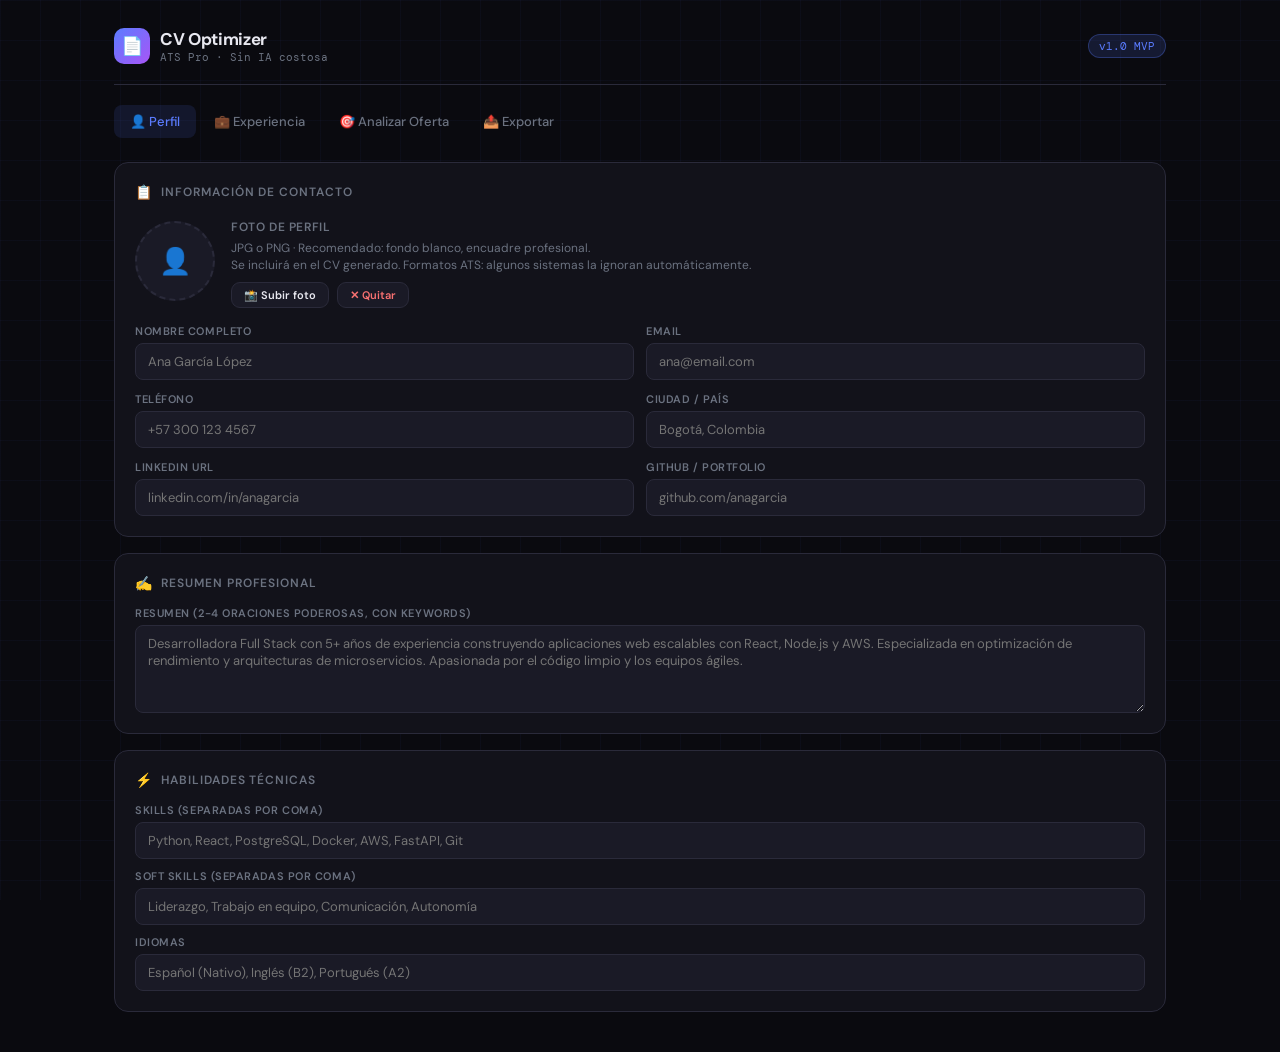
==== web/index.html @ f1345c21 "refactor/ organización de archivos" ====
<!DOCTYPE html>
<html lang="es">
<head>
<meta charset="UTF-8">
<meta name="viewport" content="width=device-width, initial-scale=1.0">
<title>CV Optimizer — ATS Pro</title>
<style>
  @import url('https://fonts.googleapis.com/css2?family=DM+Mono:ital,wght@0,400;0,500;1,400&family=DM+Sans:wght@300;400;500;600;700&display=swap');

  :root {
    --bg: #0a0a0f;
    --surface: #12121a;
    --surface2: #1a1a26;
    --border: #2a2a3a;
    --accent: #5b7cff;
    --accent2: #a855f7;
    --green: #22d3a5;
    --yellow: #fbbf24;
    --red: #f87171;
    --text: #e8e8f0;
    --muted: #6b7280;
    --mono: 'DM Mono', monospace;
    --sans: 'DM Sans', sans-serif;
  }

  * { box-sizing: border-box; margin: 0; padding: 0; }
  body {
    background: var(--bg);
    color: var(--text);
    font-family: var(--sans);
    min-height: 100vh;
    overflow-x: hidden;
  }

  /* ── Grid bg ── */
  body::before {
    content: '';
    position: fixed; inset: 0; z-index: 0;
    background-image:
      linear-gradient(rgba(91,124,255,.04) 1px, transparent 1px),
      linear-gradient(90deg, rgba(91,124,255,.04) 1px, transparent 1px);
    background-size: 40px 40px;
    pointer-events: none;
  }

  /* ── Layout ── */
  .container { max-width: 1100px; margin: 0 auto; padding: 0 24px; position: relative; z-index: 1; }

  /* ── Header ── */
  header {
    padding: 28px 0 20px;
    border-bottom: 1px solid var(--border);
    display: flex; align-items: center; justify-content: space-between;
  }
  .logo { display: flex; align-items: center; gap: 10px; }
  .logo-icon {
    width: 36px; height: 36px; border-radius: 10px;
    background: linear-gradient(135deg, var(--accent), var(--accent2));
    display: flex; align-items: center; justify-content: center; font-size: 18px;
  }
  .logo-text { font-size: 17px; font-weight: 700; letter-spacing: -.02em; }
  .logo-sub { font-size: 11px; color: var(--muted); font-family: var(--mono); }
  .badge {
    background: rgba(91,124,255,.15); border: 1px solid rgba(91,124,255,.3);
    color: var(--accent); font-size: 11px; font-family: var(--mono);
    padding: 4px 10px; border-radius: 20px;
  }

  /* ── Tabs ── */
  .tabs {
    display: flex; gap: 2px; padding: 20px 0 0;
  }
  .tab {
    background: none; border: none; cursor: pointer;
    color: var(--muted); font-family: var(--sans); font-size: 13px; font-weight: 500;
    padding: 8px 16px; border-radius: 8px; transition: all .15s;
  }
  .tab:hover { color: var(--text); background: var(--surface2); }
  .tab.active { color: var(--accent); background: rgba(91,124,255,.12); }

  /* ── Tab content ── */
  .tab-panel { display: none; padding: 24px 0; }
  .tab-panel.active { display: block; }

  /* ── Cards ── */
  .card {
    background: var(--surface); border: 1px solid var(--border);
    border-radius: 14px; padding: 20px; margin-bottom: 16px;
  }
  .card-title {
    font-size: 12px; font-weight: 600; text-transform: uppercase;
    letter-spacing: .08em; color: var(--muted); margin-bottom: 14px;
    display: flex; align-items: center; gap: 8px;
  }
  .card-title span { font-size: 14px; }

  /* ── Forms ── */
  .form-grid { display: grid; grid-template-columns: 1fr 1fr; gap: 12px; }
  .form-grid.col3 { grid-template-columns: 1fr 1fr 1fr; }
  .form-group { display: flex; flex-direction: column; gap: 5px; }
  .form-group.full { grid-column: 1 / -1; }
  label { font-size: 11px; font-weight: 600; color: var(--muted); text-transform: uppercase; letter-spacing: .05em; }
  input, textarea, select {
    background: var(--surface2); border: 1px solid var(--border);
    color: var(--text); font-family: var(--sans); font-size: 13px;
    padding: 9px 12px; border-radius: 8px; outline: none; transition: border .15s;
    width: 100%;
  }
  input:focus, textarea:focus { border-color: var(--accent); }
  textarea { resize: vertical; min-height: 80px; }

  /* ── Buttons ── */
  .btn {
    display: inline-flex; align-items: center; gap: 8px;
    font-family: var(--sans); font-size: 13px; font-weight: 600;
    padding: 10px 20px; border-radius: 9px; border: none; cursor: pointer;
    transition: all .15s;
  }
  .btn-primary {
    background: linear-gradient(135deg, var(--accent), var(--accent2));
    color: #fff;
  }
  .btn-primary:hover { opacity: .88; transform: translateY(-1px); }
  .btn-secondary {
    background: var(--surface2); border: 1px solid var(--border);
    color: var(--text);
  }
  .btn-secondary:hover { border-color: var(--accent); }
  .btn-green { background: rgba(34,211,165,.15); border: 1px solid rgba(34,211,165,.3); color: var(--green); }

  /* ── ATS Score ── */
  .score-ring {
    width: 120px; height: 120px; position: relative; margin: 0 auto 16px;
  }
  .score-ring svg { transform: rotate(-90deg); }
  .score-ring .score-text {
    position: absolute; inset: 0;
    display: flex; flex-direction: column; align-items: center; justify-content: center;
    transform: none;
  }
  .score-num { font-size: 28px; font-weight: 700; font-family: var(--mono); }
  .score-label { font-size: 10px; color: var(--muted); text-transform: uppercase; letter-spacing: .06em; }

  .grade-badge {
    display: inline-block; font-size: 20px; font-weight: 700; font-family: var(--mono);
    width: 44px; height: 44px; border-radius: 10px;
    display: flex; align-items: center; justify-content: center;
    margin: 0 auto 12px;
  }

  /* ── Skills tags ── */
  .tags { display: flex; flex-wrap: wrap; gap: 6px; margin-top: 8px; }
  .tag {
    font-size: 11px; font-family: var(--mono); font-weight: 500;
    padding: 3px 9px; border-radius: 5px;
  }
  .tag-match { background: rgba(34,211,165,.12); color: var(--green); border: 1px solid rgba(34,211,165,.25); }
  .tag-missing { background: rgba(248,113,113,.12); color: var(--red); border: 1px solid rgba(248,113,113,.25); }
  .tag-extra { background: rgba(91,124,255,.12); color: var(--accent); border: 1px solid rgba(91,124,255,.25); }
  .tag-neutral { background: var(--surface2); color: var(--muted); border: 1px solid var(--border); }

  /* ── Recommendations ── */
  .rec-item {
    background: var(--surface2); border-left: 3px solid var(--accent);
    padding: 10px 14px; border-radius: 0 8px 8px 0; margin-bottom: 8px;
    font-size: 13px;
  }

  /* ── Experience entries ── */
  .exp-entry {
    background: var(--surface2); border: 1px solid var(--border);
    border-radius: 10px; padding: 14px; margin-bottom: 10px;
  }
  .exp-header { display: flex; align-items: center; gap: 10px; margin-bottom: 10px; }
  .exp-num {
    width: 24px; height: 24px; border-radius: 6px;
    background: rgba(91,124,255,.2); color: var(--accent);
    font-family: var(--mono); font-size: 12px; font-weight: 600;
    display: flex; align-items: center; justify-content: center;
    flex-shrink: 0;
  }

  /* ── Bullet quality ── */
  .bullet-row { display: flex; align-items: flex-start; gap: 8px; margin-bottom: 6px; }
  .bullet-score {
    width: 36px; height: 20px; border-radius: 4px; font-size: 11px; font-weight: 700;
    font-family: var(--mono); display: flex; align-items: center; justify-content: center;
    flex-shrink: 0;
  }

  /* ── Split layout ── */
  .split { display: grid; grid-template-columns: 1fr 1fr; gap: 16px; }

  /* ── JSON export ── */
  .json-box {
    background: var(--surface2); border: 1px solid var(--border); border-radius: 10px;
    padding: 16px; font-family: var(--mono); font-size: 11px; color: var(--green);
    max-height: 300px; overflow-y: auto; white-space: pre-wrap; word-break: break-all;
  }

  /* ── Photo upload ── */
  .photo-upload-area {
    display: flex; align-items: center; gap: 16px; margin-bottom: 16px;
  }
  .photo-preview {
    width: 80px; height: 80px; border-radius: 50%;
    background: var(--surface2); border: 2px dashed var(--border);
    display: flex; align-items: center; justify-content: center;
    flex-shrink: 0; overflow: hidden; cursor: pointer; transition: border .15s;
    position: relative;
  }
  .photo-preview:hover { border-color: var(--accent); }
  .photo-preview img { width: 100%; height: 100%; object-fit: cover; border-radius: 50%; }
  .photo-preview .photo-icon { font-size: 26px; color: var(--muted); }
  .photo-preview .photo-overlay {
    position: absolute; inset: 0; background: rgba(0,0,0,.5);
    display: flex; align-items: center; justify-content: center;
    opacity: 0; transition: opacity .15s; border-radius: 50%;
    font-size: 18px;
  }
  .photo-preview:hover .photo-overlay { opacity: 1; }
  .photo-info { flex: 1; }
  .photo-info p { font-size: 12px; color: var(--muted); margin-top: 4px; line-height: 1.4; }
  #photo-input { display: none; }
  .spinner {
    display: inline-block; width: 16px; height: 16px;
    border: 2px solid rgba(255,255,255,.2); border-top-color: #fff;
    border-radius: 50%; animation: spin .6s linear infinite;
  }
  @keyframes spin { to { transform: rotate(360deg); } }

  .section-header { display: flex; align-items: center; justify-content: space-between; margin-bottom: 12px; }
  .section-title { font-size: 14px; font-weight: 600; }

  /* Mobile */
  @media (max-width: 700px) {
    .form-grid, .split { grid-template-columns: 1fr; }
    .form-grid.col3 { grid-template-columns: 1fr; }
  }
</style>
</head>
<body>
<div class="container">
  <header>
    <div class="logo">
      <div class="logo-icon">📄</div>
      <div>
        <div class="logo-text">CV Optimizer</div>
        <div class="logo-sub">ATS Pro · Sin IA costosa</div>
      </div>
    </div>
    <span class="badge">v1.0 MVP</span>
  </header>

  <div class="tabs">
    <button class="tab active" onclick="switchTab('profile')">👤 Perfil</button>
    <button class="tab" onclick="switchTab('experience')">💼 Experiencia</button>
    <button class="tab" onclick="switchTab('analyze')">🎯 Analizar Oferta</button>
    <button class="tab" onclick="switchTab('export')">📤 Exportar</button>
  </div>

  <!-- ── TAB: PROFILE ── -->
  <div class="tab-panel active" id="tab-profile">
    <div class="card">
      <div class="card-title"><span>📋</span> Información de Contacto</div>

      <!-- Foto de perfil -->
      <div class="photo-upload-area">
        <div class="photo-preview" onclick="document.getElementById('photo-input').click()">
          <span class="photo-icon" id="photo-icon">👤</span>
          <img id="photo-img" src="" style="display:none">
          <div class="photo-overlay">✏️</div>
        </div>
        <div class="photo-info">
          <label style="font-size:12px; font-weight:600; color:var(--muted); text-transform:uppercase; letter-spacing:.05em">Foto de perfil</label>
          <p>JPG o PNG · Recomendado: fondo blanco, encuadre profesional.<br>
          Se incluirá en el CV generado. Formatos ATS: algunos sistemas la ignoran automáticamente.</p>
          <div style="display:flex; gap:8px; margin-top:8px">
            <button class="btn btn-secondary" style="padding:5px 12px; font-size:11px" onclick="document.getElementById('photo-input').click()">📸 Subir foto</button>
            <button class="btn btn-secondary" style="padding:5px 12px; font-size:11px; color:var(--red)" onclick="clearPhoto()" id="clear-photo-btn" style="display:none">✕ Quitar</button>
          </div>
        </div>
        <input type="file" id="photo-input" accept="image/jpeg,image/png,image/webp" onchange="handlePhotoUpload(this)">
      </div>

      <div class="form-grid">
        <div class="form-group"><label>Nombre completo</label><input id="name" placeholder="Ana García López"></div>
        <div class="form-group"><label>Email</label><input id="email" type="email" placeholder="ana@email.com"></div>
        <div class="form-group"><label>Teléfono</label><input id="phone" placeholder="+57 300 123 4567"></div>
        <div class="form-group"><label>Ciudad / País</label><input id="location" placeholder="Bogotá, Colombia"></div>
        <div class="form-group"><label>LinkedIn URL</label><input id="linkedin" placeholder="linkedin.com/in/anagarcia"></div>
        <div class="form-group"><label>GitHub / Portfolio</label><input id="github" placeholder="github.com/anagarcia"></div>
      </div>
    </div>

    <div class="card">
      <div class="card-title"><span>✍️</span> Resumen Profesional</div>
      <div class="form-group">
        <label>Resumen (2-4 oraciones poderosas, con keywords)</label>
        <textarea id="summary" rows="4" placeholder="Desarrolladora Full Stack con 5+ años de experiencia construyendo aplicaciones web escalables con React, Node.js y AWS. Especializada en optimización de rendimiento y arquitecturas de microservicios. Apasionada por el código limpio y los equipos ágiles."></textarea>
      </div>
    </div>

    <div class="card">
      <div class="card-title"><span>⚡</span> Habilidades Técnicas</div>
      <div class="form-group">
        <label>Skills (separadas por coma)</label>
        <input id="skills-input" placeholder="Python, React, PostgreSQL, Docker, AWS, FastAPI, Git">
      </div>
      <div class="form-group" style="margin-top:10px">
        <label>Soft Skills (separadas por coma)</label>
        <input id="soft-skills-input" placeholder="Liderazgo, Trabajo en equipo, Comunicación, Autonomía">
      </div>
      <div class="form-group" style="margin-top:10px">
        <label>Idiomas</label>
        <input id="languages-input" placeholder="Español (Nativo), Inglés (B2), Portugués (A2)">
      </div>
    </div>
  </div>

  <!-- ── TAB: EXPERIENCE ── -->
  <div class="tab-panel" id="tab-experience">
    <div class="section-header">
      <div class="section-title">Experiencia Laboral</div>
      <button class="btn btn-secondary" onclick="addExperience()">+ Agregar</button>
    </div>
    <div id="experience-list"></div>

    <div class="card" style="margin-top:20px">
      <div class="card-title"><span>🎓</span> Educación</div>
      <div id="education-list"></div>
      <button class="btn btn-secondary" onclick="addEducation()" style="margin-top:8px">+ Agregar educación</button>
    </div>

    <div class="card">
      <div class="card-title"><span>🚀</span> Proyectos Destacados</div>
      <div id="projects-list"></div>
      <button class="btn btn-secondary" onclick="addProject()" style="margin-top:8px">+ Agregar proyecto</button>
    </div>
  </div>

  <!-- ── TAB: ANALYZE ── -->
  <div class="tab-panel" id="tab-analyze">
    <div class="split">
      <div>
        <div class="card">
          <div class="card-title"><span>📝</span> Pega la Oferta Laboral</div>
          <textarea id="offer-text" rows="12" placeholder="Copia y pega aquí el texto completo de la oferta de trabajo...

Ejemplo:
Buscamos un Desarrollador Backend Senior con experiencia en:
- Python, FastAPI, PostgreSQL
- Docker, Kubernetes, AWS
- 4+ años de experiencia
- Trabajo en equipo, comunicación efectiva"></textarea>
          <button class="btn btn-primary" onclick="analyzeOffer()" style="margin-top:12px; width:100%">
            <span>🔍</span> Analizar Oferta
          </button>
        </div>
      </div>
      <div id="analysis-results">
        <div class="card" style="text-align:center; padding:40px 20px">
          <div style="font-size:40px; margin-bottom:12px">🎯</div>
          <div style="color:var(--muted); font-size:13px">Pega una oferta y haz clic en<br><strong>Analizar Oferta</strong> para ver tu score ATS</div>
        </div>
      </div>
    </div>
  </div>

  <!-- ── TAB: EXPORT ── -->
  <div class="tab-panel" id="tab-export">
    <div class="split">
      <div class="card">
        <div class="card-title"><span>📄</span> Exportar CV</div>
        <p style="font-size:13px; color:var(--muted); margin-bottom:16px">Genera tu CV listo para subir a portales de empleo.</p>
        <div style="display:flex; flex-direction:column; gap:10px">
          <button class="btn btn-primary" onclick="exportCV('html')" style="justify-content:center">
            🌐 Descargar HTML (ATS-friendly)
          </button>
          <button class="btn btn-secondary" onclick="exportCV('pdf')" style="justify-content:center">
            📄 Descargar PDF (requiere fpdf2)
          </button>
          <button class="btn btn-green" onclick="exportCV('json')" style="justify-content:center">
            💾 Exportar JSON (reutilizable)
          </button>
        </div>
      </div>
      <div class="card">
        <div class="card-title"><span>🔗</span> LinkedIn Autofill</div>
        <p style="font-size:13px; color:var(--muted); margin-bottom:12px">Campos mapeados para llenar formularios automáticamente.</p>
        <button class="btn btn-secondary" onclick="getAutofill()" style="width:100%; justify-content:center; margin-bottom:12px">
          📋 Generar campos
        </button>
        <div id="autofill-box" class="json-box" style="min-height:80px">// Los campos aparecerán aquí...</div>
      </div>
    </div>

    <div class="card">
      <div class="card-title"><span>🔬</span> Analizador de Bullets</div>
      <p style="font-size:13px; color:var(--muted); margin-bottom:12px">Evalúa la calidad de tus logros profesionales.</p>
      <textarea id="bullets-input" rows="5" placeholder="Pega tus bullets (uno por línea):
Fui responsable del frontend de la app
Implementé un sistema de caché que redujo latencia en 40%
Trabajé con el equipo en el diseño de APIs"></textarea>
      <button class="btn btn-secondary" onclick="analyzeBullets()" style="margin-top:10px">⚡ Analizar calidad</button>
      <div id="bullets-results" style="margin-top:12px"></div>
    </div>

    <div class="card">
      <div class="card-title"><span>📋</span> Vista previa JSON del CV</div>
      <div id="json-preview" class="json-box">// Completa el formulario para ver el JSON...</div>
      <button class="btn btn-secondary" onclick="copyJSON()" style="margin-top:8px">📋 Copiar JSON</button>
    </div>
  </div>
</div>

<script>
// ─── State ────────────────────────────────────────────────────────────────
const API = 'http://localhost:8000/api';
let experiences = [];
let education = [];
let projects = [];
let expCount = 0;
let eduCount = 0;
let projCount = 0;
let photoBase64 = '';  // foto en base64 con prefijo data:image/...

// ─── Photo upload ──────────────────────────────────────────────────────────
function handlePhotoUpload(input) {
  const file = input.files[0];
  if (!file) return;
  if (file.size > 5 * 1024 * 1024) { showToast('La foto debe pesar menos de 5MB'); return; }

  const reader = new FileReader();
  reader.onload = (e) => {
    photoBase64 = e.target.result;  // data:image/jpeg;base64,...
    // Mostrar preview
    const img = document.getElementById('photo-img');
    const icon = document.getElementById('photo-icon');
    img.src = photoBase64;
    img.style.display = 'block';
    icon.style.display = 'none';
    document.getElementById('clear-photo-btn').style.display = 'inline-flex';
    showToast('Foto cargada ✓');
  };
  reader.readAsDataURL(file);
}

function clearPhoto() {
  photoBase64 = '';
  document.getElementById('photo-img').style.display = 'none';
  document.getElementById('photo-img').src = '';
  document.getElementById('photo-icon').style.display = 'block';
  document.getElementById('photo-input').value = '';
  document.getElementById('clear-photo-btn').style.display = 'none';
  showToast('Foto eliminada');
}

// ─── Tabs ─────────────────────────────────────────────────────────────────
function switchTab(id) {
  document.querySelectorAll('.tab').forEach(t => t.classList.remove('active'));
  document.querySelectorAll('.tab-panel').forEach(p => p.classList.remove('active'));
  document.getElementById('tab-' + id).classList.add('active');
  event.currentTarget.classList.add('active');
  if (id === 'export') updateJSONPreview();
}

// ─── Build CV JSON ─────────────────────────────────────────────────────────
function buildCVJson() {
  const skills = document.getElementById('skills-input').value
    .split(',').map(s => s.trim()).filter(Boolean);
  const softSkills = document.getElementById('soft-skills-input').value
    .split(',').map(s => s.trim()).filter(Boolean);
  const languages = document.getElementById('languages-input').value
    .split(',').map(s => s.trim()).filter(Boolean);

  return {
    contact: {
      name: document.getElementById('name').value,
      email: document.getElementById('email').value,
      phone: document.getElementById('phone').value,
      location: document.getElementById('location').value,
      linkedin: document.getElementById('linkedin').value,
      github: document.getElementById('github').value,
      portfolio: '',
    },
    summary: document.getElementById('summary').value,
    skills, soft_skills: softSkills, languages,
    experience: experiences,
    education: education,
    projects: projects,
    certifications: [],
  };
}

function updateJSONPreview() {
  document.getElementById('json-preview').textContent =
    JSON.stringify(buildCVJson(), null, 2);
}

function copyJSON() {
  navigator.clipboard.writeText(JSON.stringify(buildCVJson(), null, 2));
  showToast('JSON copiado ✓');
}

// ─── Experience ────────────────────────────────────────────────────────────
function addExperience() {
  expCount++;
  const idx = experiences.length;
  experiences.push({ company:'', position:'', start_date:'', end_date:'', location:'', bullets:[''], skills_used:[] });
  renderExperiences();
}

function renderExperiences() {
  const list = document.getElementById('experience-list');
  list.innerHTML = experiences.map((exp, i) => `
    <div class="exp-entry">
      <div class="exp-header">
        <div class="exp-num">${i+1}</div>
        <strong style="font-size:13px">${exp.company || 'Nueva empresa'} — ${exp.position || 'Cargo'}</strong>
        <button class="btn btn-secondary" style="margin-left:auto; padding:4px 10px; font-size:11px" onclick="removeExp(${i})">✕</button>
      </div>
      <div class="form-grid">
        <div class="form-group"><label>Empresa</label><input value="${exp.company}" oninput="experiences[${i}].company=this.value;renderExperiences()" placeholder="Google"></div>
        <div class="form-group"><label>Cargo</label><input value="${exp.position}" oninput="experiences[${i}].position=this.value;renderExperiences()" placeholder="Senior Software Engineer"></div>
        <div class="form-group"><label>Inicio</label><input value="${exp.start_date}" oninput="experiences[${i}].start_date=this.value" placeholder="Mar 2022"></div>
        <div class="form-group"><label>Fin</label><input value="${exp.end_date}" oninput="experiences[${i}].end_date=this.value" placeholder="Presente"></div>
        <div class="form-group full"><label>Logros y responsabilidades (uno por línea)</label>
          <textarea rows="4" oninput="experiences[${i}].bullets=this.value.split('\\n').filter(Boolean)" placeholder="Implementé un sistema de cache que redujo la latencia en 40%&#10;Lideré un equipo de 4 devs en la migración a microservicios&#10;Reduje el tiempo de deploy de 2h a 8min con GitHub Actions">${exp.bullets.join('\n')}</textarea>
        </div>
        <div class="form-group full"><label>Skills usadas (separadas por coma)</label>
          <input value="${exp.skills_used.join(', ')}" oninput="experiences[${i}].skills_used=this.value.split(',').map(s=>s.trim()).filter(Boolean)" placeholder="Python, FastAPI, PostgreSQL, Redis">
        </div>
      </div>
    </div>
  `).join('');
}

function removeExp(i) { experiences.splice(i, 1); renderExperiences(); }

// ─── Education ─────────────────────────────────────────────────────────────
function addEducation() {
  education.push({ institution:'', degree:'', field:'', start_date:'', end_date:'', gpa:'', highlights:[] });
  renderEducation();
}

function renderEducation() {
  document.getElementById('education-list').innerHTML = education.map((edu, i) => `
    <div class="exp-entry" style="margin-bottom:8px">
      <div class="form-grid">
        <div class="form-group"><label>Institución</label><input value="${edu.institution}" oninput="education[${i}].institution=this.value" placeholder="Universidad Nacional"></div>
        <div class="form-group"><label>Título</label><input value="${edu.degree}" oninput="education[${i}].degree=this.value" placeholder="Ingeniería en Sistemas"></div>
        <div class="form-group"><label>Inicio</label><input value="${edu.start_date}" oninput="education[${i}].start_date=this.value" placeholder="2016"></div>
        <div class="form-group"><label>Fin</label><input value="${edu.end_date}" oninput="education[${i}].end_date=this.value" placeholder="2021"></div>
      </div>
      <button class="btn btn-secondary" style="padding:4px 10px; font-size:11px; margin-top:6px" onclick="education.splice(${i},1);renderEducation()">✕ Eliminar</button>
    </div>
  `).join('');
}

// ─── Projects ──────────────────────────────────────────────────────────────
function addProject() {
  projects.push({ name:'', description:'', tech_stack:[], url:'', highlights:[] });
  renderProjects();
}

function renderProjects() {
  document.getElementById('projects-list').innerHTML = projects.map((proj, i) => `
    <div class="exp-entry" style="margin-bottom:8px">
      <div class="form-grid">
        <div class="form-group"><label>Nombre</label><input value="${proj.name}" oninput="projects[${i}].name=this.value" placeholder="API de pagos con Stripe"></div>
        <div class="form-group"><label>URL</label><input value="${proj.url}" oninput="projects[${i}].url=this.value" placeholder="github.com/user/repo"></div>
        <div class="form-group full"><label>Descripción</label><input value="${proj.description}" oninput="projects[${i}].description=this.value" placeholder="Sistema de pagos en tiempo real con webhooks y retries automáticos"></div>
        <div class="form-group full"><label>Tech stack (coma)</label><input value="${proj.tech_stack.join(', ')}" oninput="projects[${i}].tech_stack=this.value.split(',').map(s=>s.trim()).filter(Boolean)" placeholder="Node.js, Stripe API, PostgreSQL, Redis"></div>
      </div>
      <button class="btn btn-secondary" style="padding:4px 10px; font-size:11px; margin-top:6px" onclick="projects.splice(${i},1);renderProjects()">✕ Eliminar</button>
    </div>
  `).join('');
}

// ─── Analyze Offer ─────────────────────────────────────────────────────────
async function analyzeOffer() {
  const offerText = document.getElementById('offer-text').value.trim();
  if (!offerText) { showToast('Pega una oferta laboral primero'); return; }

  const resultsDiv = document.getElementById('analysis-results');
  resultsDiv.innerHTML = `<div class="card" style="text-align:center; padding:40px"><div class="spinner"></div><div style="margin-top:12px; color:var(--muted); font-size:13px">Analizando oferta...</div></div>`;

  try {
    const res = await fetch(`${API}/analyze-offer`, {
      method: 'POST', headers: {'Content-Type':'application/json'},
      body: JSON.stringify({ offer_text: offerText, cv_json: buildCVJson() }),
    });
    if (!res.ok) throw new Error(await res.text());
    const data = await res.json();
    renderAnalysis(data);
  } catch (err) {
    // Fallback: análisis local (sin servidor)
    renderAnalysisLocal(offerText);
  }
}

function renderAnalysis(data) {
  const comp = data.comparison;
  const offer = data.offer_skills;
  if (!comp) { renderOfferOnly(offer); return; }

  const scoreColor = comp.ats_score >= 65 ? 'var(--green)' : comp.ats_score >= 40 ? 'var(--yellow)' : 'var(--red)';
  const circumference = 2 * Math.PI * 45;
  const dashOffset = circumference - (comp.ats_score / 100) * circumference;

  const gradeColors = { A:'var(--green)', B:'#86efac', C:'var(--yellow)', D:'#fb923c', F:'var(--red)' };
  const gradeColor = gradeColors[comp.grade] || 'var(--muted)';

  document.getElementById('analysis-results').innerHTML = `
    <div class="card" style="text-align:center">
      <div class="card-title" style="justify-content:center"><span>📊</span> ATS Score</div>
      <div class="grade-badge" style="background:${gradeColor}22; color:${gradeColor}">${comp.grade}</div>
      <div class="score-ring">
        <svg viewBox="0 0 100 100" width="120" height="120">
          <circle cx="50" cy="50" r="45" fill="none" stroke="var(--border)" stroke-width="8"/>
          <circle cx="50" cy="50" r="45" fill="none" stroke="${scoreColor}" stroke-width="8"
            stroke-dasharray="${circumference}" stroke-dashoffset="${dashOffset}"
            stroke-linecap="round" style="transition:stroke-dashoffset .8s ease"/>
        </svg>
        <div class="score-text">
          <div class="score-num" style="color:${scoreColor}">${comp.ats_score}</div>
          <div class="score-label">/ 100</div>
        </div>
      </div>
    </div>

    <div class="card">
      <div class="card-title"><span>✅</span> Skills que coinciden (${comp.matching_tech.length})</div>
      <div class="tags">${comp.matching_tech.map(s=>`<span class="tag tag-match">${s}</span>`).join('')||'<span style="color:var(--muted);font-size:13px">Ninguna</span>'}</div>
    </div>

    <div class="card">
      <div class="card-title"><span>⚠️</span> Skills faltantes (${comp.missing_tech.length})</div>
      <div class="tags">${comp.missing_tech.map(s=>`<span class="tag tag-missing">${s}</span>`).join('')||'<span style="color:var(--green);font-size:13px">¡Ninguna! 🎉</span>'}</div>
    </div>

    <div class="card">
      <div class="card-title"><span>💡</span> Recomendaciones</div>
      ${comp.recommendations.map(r=>`<div class="rec-item">${r}</div>`).join('')}
      ${offer.seniority ? `<div class="rec-item" style="border-color:var(--accent2)">Nivel buscado: <strong>${offer.seniority.toUpperCase()}</strong></div>` : ''}
      ${offer.years_required ? `<div class="rec-item" style="border-color:var(--yellow)">Experiencia requerida: <strong>${offer.years_required}+ años</strong></div>` : ''}
    </div>
  `;
}

function renderAnalysisLocal(offerText) {
  // Análisis básico sin servidor (detección simple de keywords)
  const text = offerText.toLowerCase();
  const techKeywords = ['python','javascript','react','node','java','docker','kubernetes','aws','sql','postgresql','mongodb','git','linux','typescript','vue','angular','fastapi','django','flask'];
  const found = techKeywords.filter(kw => text.includes(kw));
  
  document.getElementById('analysis-results').innerHTML = `
    <div class="card">
      <div class="card-title"><span>⚡</span> Análisis Local (sin servidor)</div>
      <p style="font-size:12px;color:var(--muted);margin-bottom:12px">Para el score ATS completo, inicia el servidor FastAPI.</p>
      <div class="card-title" style="margin-top:8px"><span>🔍</span> Skills detectadas en la oferta</div>
      <div class="tags">${found.map(s=>`<span class="tag tag-neutral">${s}</span>`).join('')}</div>
      <div style="margin-top:12px; font-size:13px; color:var(--muted)">
        Inicia el servidor: <code style="font-family:var(--mono); background:var(--surface2); padding:2px 6px; border-radius:4px">uvicorn app.main:app --reload</code>
      </div>
    </div>`;
}

// ─── Export ────────────────────────────────────────────────────────────────
async function exportCV(format) {
  const cvJson = buildCVJson();
  const offerText = document.getElementById('offer-text').value;
  try {
    const res = await fetch(`${API}/generate-cv`, {
      method:'POST', headers:{'Content-Type':'application/json'},
      body: JSON.stringify({ cv_json: cvJson, offer_text: offerText, optimize: true, format, photo_base64: photoBase64 }),
    });
    if (!res.ok) throw new Error(await res.text());

    if (format === 'pdf') {
      const blob = await res.blob();
      downloadBlob(blob, `cv_${cvJson.contact.name.replace(/ /g,'_')}.pdf`, 'application/pdf');
    } else {
      const data = await res.json();
      if (format === 'html') {
        const blob = new Blob([data.html], {type:'text/html'});
        downloadBlob(blob, `cv_${cvJson.contact.name.replace(/ /g,'_')}.html`, 'text/html');
      } else {
        const blob = new Blob([JSON.stringify(data.cv, null, 2)], {type:'application/json'});
        downloadBlob(blob, `cv_${cvJson.contact.name.replace(/ /g,'_')}.json`, 'application/json');
      }
    }
    showToast('Descarga iniciada ✓');
  } catch {
    // Fallback local para HTML y JSON
    if (format === 'html') {
      const html = generateHTMLLocal(cvJson, photoBase64);
      const blob = new Blob([html], {type:'text/html'});
      downloadBlob(blob, `cv_${(cvJson.contact.name||'cv').replace(/ /g,'_')}.html`, 'text/html');
      showToast('HTML generado localmente ✓');
    } else if (format === 'json') {
      const blob = new Blob([JSON.stringify(cvJson, null, 2)], {type:'application/json'});
      downloadBlob(blob, `cv_${(cvJson.contact.name||'cv').replace(/ /g,'_')}.json`, 'application/json');
      showToast('JSON exportado ✓');
    } else {
      showToast('Para PDF, inicia el servidor FastAPI + instala fpdf2');
    }
  }
}

function downloadBlob(blob, name, type) {
  const a = document.createElement('a');
  a.href = URL.createObjectURL(blob);
  a.download = name; a.click();
}

function generateHTMLLocal(cv, photo = '') {
  const c = cv.contact;
  const contacts = [c.email,c.phone,c.location,c.linkedin,c.github].filter(Boolean).join(' | ');
  const photoBlock = photo
    ? `<img src="${photo}" style="width:90px;height:90px;border-radius:50%;object-fit:cover;border:2px solid #ddd;flex-shrink:0" alt="Foto">`
    : '';
  const headerStyle = photo
    ? 'display:flex;align-items:center;gap:20px;margin-bottom:14px'
    : 'margin-bottom:14px';
  const nameStyle = photo ? 'text-align:left' : 'text-align:center';
  const contactStyle = photo ? 'text-align:left' : 'text-align:center';

  const expHtml = cv.experience.map(e => `
    <div class="entry">
      <div class="row"><span class="org">${e.company}</span><span class="date">${e.start_date} – ${e.end_date||'Presente'}</span></div>
      <div class="role">${e.position}${e.location?' — '+e.location:''}</div>
      <ul>${e.bullets.map(b=>`<li>${b}</li>`).join('')}</ul>
      ${e.skills_used.length?`<div class="stack">Stack: ${e.skills_used.join(', ')}</div>`:''}
    </div>`).join('');
  const eduHtml = cv.education.map(e => `
    <div class="entry">
      <div class="row"><span class="org">${e.institution}</span><span class="date">${e.start_date} – ${e.end_date}</span></div>
      <div class="role">${e.degree}${e.field_of_study?' en '+e.field_of_study:''}</div>
    </div>`).join('');
  const projHtml = cv.projects.map(p => `
    <div class="entry">
      <div class="role">${p.name}</div>
      <p>${p.description}</p>
      ${p.tech_stack.length?`<div class="stack">Tech: ${p.tech_stack.join(', ')}</div>`:''}
    </div>`).join('');

  return `<!DOCTYPE html><html lang="es"><head><meta charset="UTF-8"><title>CV - ${c.name}</title>
<style>
body{font-family:Arial,sans-serif;font-size:10.5pt;max-width:800px;margin:0 auto;padding:30px 40px;color:#111;line-height:1.5}
h1{font-size:22pt;margin-bottom:3px;${nameStyle?'text-align:'+nameStyle:'text-align:center'}}
.contact{font-size:9pt;color:#555;margin-bottom:14px;${contactStyle?'text-align:'+contactStyle:'text-align:center'}}
h2{font-size:11pt;text-transform:uppercase;letter-spacing:.06em;color:#1a4db3;border-bottom:1px solid #ccc;padding-bottom:2px;margin:14px 0 8px}
.entry{margin-bottom:10px}.row{display:flex;justify-content:space-between}
.org{font-weight:bold}.date{font-size:9pt;color:#555}
.role{color:#1a4db3;font-weight:bold;margin:2px 0}
ul{padding-left:14px;margin:4px 0}li{margin-bottom:2px}
.stack{font-size:9pt;color:#555;font-style:italic}
@media print{body{padding:15px 20px}.entry{page-break-inside:avoid}}
</style></head><body>
<div style="${headerStyle}">
  ${photoBlock}
  <div>
    <h1 style="${nameStyle}">${c.name}</h1>
    <div class="contact" style="${contactStyle}">${contacts}</div>
  </div>
</div>
${cv.summary?`<section><h2>Perfil Profesional</h2><p>${cv.summary}</p></section>`:''}
<section><h2>Habilidades Técnicas</h2><p>${cv.skills.join(' · ')}</p>${cv.soft_skills.length?`<p style="font-style:italic;font-size:9pt;color:#555">Soft skills: ${cv.soft_skills.join(' · ')}</p>`:''}</section>
${expHtml?`<section><h2>Experiencia</h2>${expHtml}</section>`:''}
${projHtml?`<section><h2>Proyectos</h2>${projHtml}</section>`:''}
${eduHtml?`<section><h2>Educación</h2>${eduHtml}</section>`:''}
${cv.languages.length?`<section><h2>Idiomas</h2><p>${cv.languages.join(' · ')}</p></section>`:''}
</body></html>`;
}

async function getAutofill() {
  const cv = buildCVJson();
  const autofill = {
    "// Campos para LinkedIn / HiringRoom / Workday": "",
    personal: {
      first_name: cv.contact.name.split(' ')[0] || '',
      last_name: cv.contact.name.split(' ').slice(1).join(' ') || '',
      email: cv.contact.email,
      phone: cv.contact.phone,
      location: cv.contact.location,
      linkedin_url: cv.contact.linkedin,
    },
    current_role: cv.experience[0] ? {
      title: cv.experience[0].position,
      company: cv.experience[0].company,
      start_date: cv.experience[0].start_date,
    } : {},
    education: cv.education[0] ? {
      school: cv.education[0].institution,
      degree: cv.education[0].degree,
      end_date: cv.education[0].end_date,
    } : {},
    skills_text: cv.skills.slice(0,15).join(', '),
    summary: cv.summary,
  };
  document.getElementById('autofill-box').textContent = JSON.stringify(autofill, null, 2);
  showToast('Autofill generado ✓');
}

async function analyzeBullets() {
  const text = document.getElementById('bullets-input').value.trim();
  if (!text) return;
  const bullets = text.split('\n').filter(Boolean);

  // Análisis local sin servidor
  const results = bullets.map(b => {
    let score = 100; const issues = [];
    const impactVerbs = ['implementé','desarrollé','lideré','optimicé','diseñé','construí','automaticé','reduje','aumenté','mejoré','migré','integré','desplegué','entregué','escalé'];
    const weakVerbs = ['fui responsable','me encargué','trabajé','ayudé','participé','was responsible','helped','assisted'];
    const firstWord = b.split(' ')[0].toLowerCase();
    if (!impactVerbs.some(v => firstWord.includes(v))) { issues.push('Usa un verbo de impacto (Implementé, Lideré, Optimicé...)'); score -= 20; }
    if (weakVerbs.some(v => b.toLowerCase().includes(v))) { issues.push('Evita verbos débiles'); score -= 15; }
    if (!/\d+\s*%|\d+x|\$[\d,]+|\d+\s*(usuarios|ms|gb|clientes)/.test(b.toLowerCase())) { issues.push('Agrega métricas: %, $, usuarios, tiempo'); score -= 20; }
    if (b.length < 40) { issues.push('Muy corto. Agrega contexto y resultado'); score -= 15; }
    return { bullet: b, score: Math.max(0, score), issues };
  });

  document.getElementById('bullets-results').innerHTML = results.map(r => {
    const color = r.score >= 70 ? 'var(--green)' : r.score >= 45 ? 'var(--yellow)' : 'var(--red)';
    return `<div class="bullet-row">
      <div class="bullet-score" style="background:${color}22;color:${color}">${r.score}</div>
      <div>
        <div style="font-size:13px;margin-bottom:3px">${r.bullet}</div>
        ${r.issues.map(i=>`<div style="font-size:11px;color:var(--muted)">→ ${i}</div>`).join('')}
      </div>
    </div>`;
  }).join('');
}

// ─── Toast ─────────────────────────────────────────────────────────────────
function showToast(msg) {
  const t = document.createElement('div');
  t.textContent = msg;
  Object.assign(t.style, {
    position:'fixed', bottom:'20px', right:'20px', zIndex:9999,
    background:'var(--surface2)', border:'1px solid var(--green)', color:'var(--green)',
    padding:'10px 16px', borderRadius:'8px', fontSize:'13px', fontFamily:'var(--mono)',
    boxShadow:'0 4px 20px rgba(0,0,0,.4)', transition:'opacity .3s',
  });
  document.body.appendChild(t);
  setTimeout(() => { t.style.opacity='0'; setTimeout(()=>t.remove(), 300); }, 2500);
}

// ─── Init ──────────────────────────────────────────────────────────────────
addExperience();
addEducation();
</script>
</body>
</html>
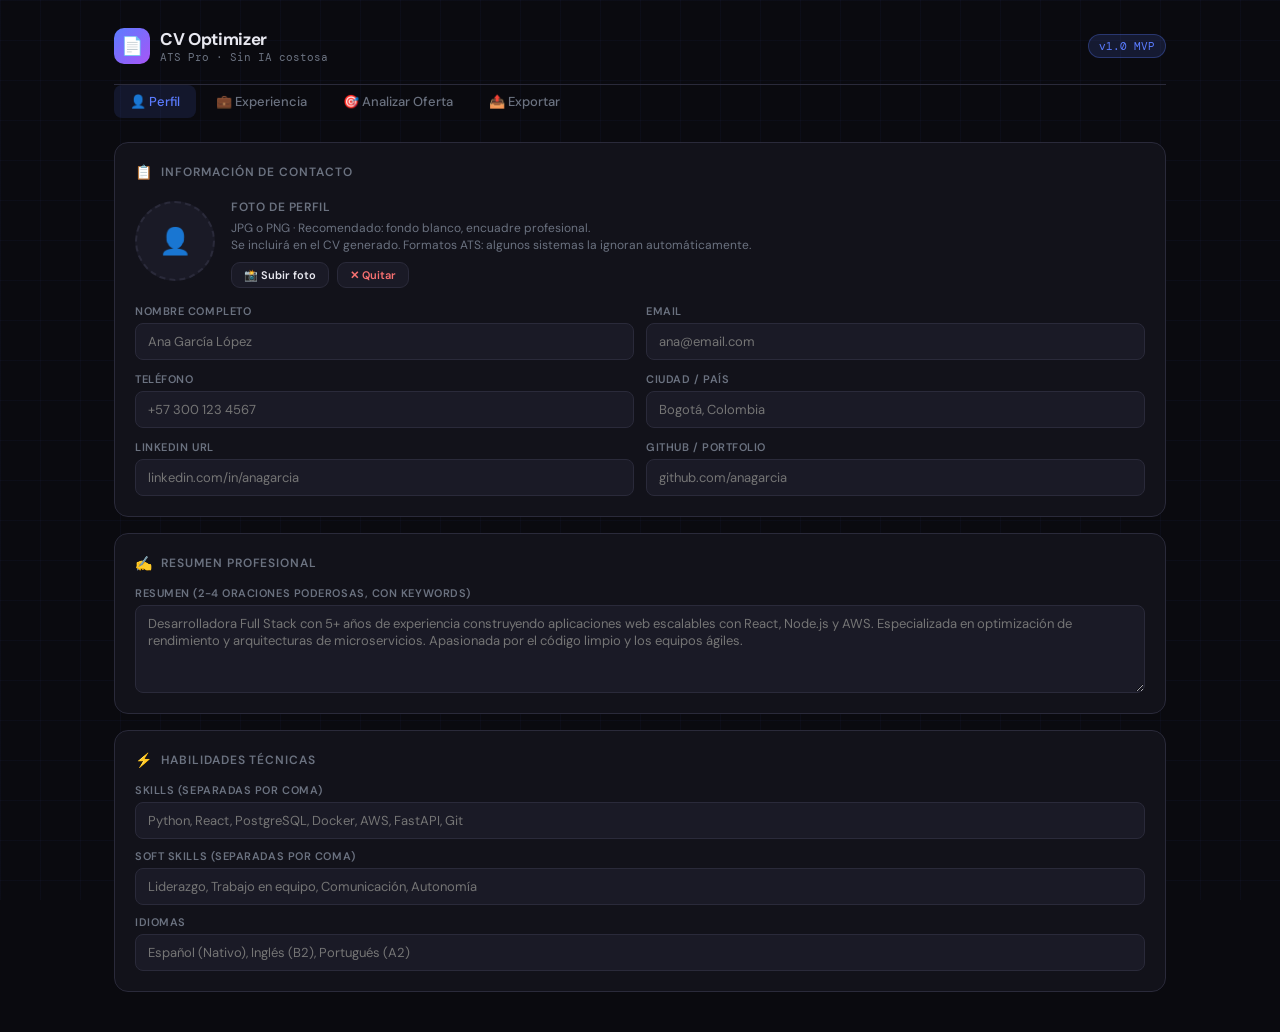
==== commit c4443f83: "Refactor/ Rediseño de diferentes funcionalidades" ====
--- a/web/index.html
+++ b/web/index.html
@@ -252,12 +252,10 @@
     <span class="badge">v1.0 MVP</span>
   </header>
 
-  <div class="tabs">
-    <button class="tab active" onclick="switchTab('profile')">👤 Perfil</button>
-    <button class="tab" onclick="switchTab('experience')">💼 Experiencia</button>
-    <button class="tab" onclick="switchTab('analyze')">🎯 Analizar Oferta</button>
-    <button class="tab" onclick="switchTab('export')">📤 Exportar</button>
-  </div>
+  <button class="tab active" onclick="switchTab('profile', this)">👤 Perfil</button>
+  <button class="tab" onclick="switchTab('experience', this)">💼 Experiencia</button>
+  <button class="tab" onclick="switchTab('analyze', this)">🎯 Analizar Oferta</button>
+  <button class="tab" onclick="switchTab('export', this)">📤 Exportar</button>
 
   <!-- ── TAB: PROFILE ── -->
   <div class="tab-panel active" id="tab-profile">
@@ -289,9 +287,9 @@
         <div class="form-group"><label>Teléfono</label><input id="phone" placeholder="+57 300 123 4567"></div>
         <div class="form-group"><label>Ciudad / País</label><input id="location" placeholder="Bogotá, Colombia"></div>
         <div class="form-group"><label>LinkedIn URL</label><input id="linkedin" placeholder="linkedin.com/in/anagarcia"></div>
-        <div class="form-group"><label>GitHub / Portfolio</label><input id="github" placeholder="github.com/anagarcia"></div>
-      </div>
-    </div>
+            <div class="form-group"><label>GitHub / Portfolio</label><input id="github" placeholder="github.com/anagarcia"></div>
+          </div>
+        </div>
 
     <div class="card">
       <div class="card-title"><span>✍️</span> Resumen Profesional</div>
@@ -414,443 +412,6 @@
   </div>
 </div>
 
-<script>
-// ─── State ────────────────────────────────────────────────────────────────
-const API = 'http://localhost:8000/api';
-let experiences = [];
-let education = [];
-let projects = [];
-let expCount = 0;
-let eduCount = 0;
-let projCount = 0;
-let photoBase64 = '';  // foto en base64 con prefijo data:image/...
-
-// ─── Photo upload ──────────────────────────────────────────────────────────
-function handlePhotoUpload(input) {
-  const file = input.files[0];
-  if (!file) return;
-  if (file.size > 5 * 1024 * 1024) { showToast('La foto debe pesar menos de 5MB'); return; }
-
-  const reader = new FileReader();
-  reader.onload = (e) => {
-    photoBase64 = e.target.result;  // data:image/jpeg;base64,...
-    // Mostrar preview
-    const img = document.getElementById('photo-img');
-    const icon = document.getElementById('photo-icon');
-    img.src = photoBase64;
-    img.style.display = 'block';
-    icon.style.display = 'none';
-    document.getElementById('clear-photo-btn').style.display = 'inline-flex';
-    showToast('Foto cargada ✓');
-  };
-  reader.readAsDataURL(file);
-}
-
-function clearPhoto() {
-  photoBase64 = '';
-  document.getElementById('photo-img').style.display = 'none';
-  document.getElementById('photo-img').src = '';
-  document.getElementById('photo-icon').style.display = 'block';
-  document.getElementById('photo-input').value = '';
-  document.getElementById('clear-photo-btn').style.display = 'none';
-  showToast('Foto eliminada');
-}
-
-// ─── Tabs ─────────────────────────────────────────────────────────────────
-function switchTab(id) {
-  document.querySelectorAll('.tab').forEach(t => t.classList.remove('active'));
-  document.querySelectorAll('.tab-panel').forEach(p => p.classList.remove('active'));
-  document.getElementById('tab-' + id).classList.add('active');
-  event.currentTarget.classList.add('active');
-  if (id === 'export') updateJSONPreview();
-}
-
-// ─── Build CV JSON ─────────────────────────────────────────────────────────
-function buildCVJson() {
-  const skills = document.getElementById('skills-input').value
-    .split(',').map(s => s.trim()).filter(Boolean);
-  const softSkills = document.getElementById('soft-skills-input').value
-    .split(',').map(s => s.trim()).filter(Boolean);
-  const languages = document.getElementById('languages-input').value
-    .split(',').map(s => s.trim()).filter(Boolean);
-
-  return {
-    contact: {
-      name: document.getElementById('name').value,
-      email: document.getElementById('email').value,
-      phone: document.getElementById('phone').value,
-      location: document.getElementById('location').value,
-      linkedin: document.getElementById('linkedin').value,
-      github: document.getElementById('github').value,
-      portfolio: '',
-    },
-    summary: document.getElementById('summary').value,
-    skills, soft_skills: softSkills, languages,
-    experience: experiences,
-    education: education,
-    projects: projects,
-    certifications: [],
-  };
-}
-
-function updateJSONPreview() {
-  document.getElementById('json-preview').textContent =
-    JSON.stringify(buildCVJson(), null, 2);
-}
-
-function copyJSON() {
-  navigator.clipboard.writeText(JSON.stringify(buildCVJson(), null, 2));
-  showToast('JSON copiado ✓');
-}
-
-// ─── Experience ────────────────────────────────────────────────────────────
-function addExperience() {
-  expCount++;
-  const idx = experiences.length;
-  experiences.push({ company:'', position:'', start_date:'', end_date:'', location:'', bullets:[''], skills_used:[] });
-  renderExperiences();
-}
-
-function renderExperiences() {
-  const list = document.getElementById('experience-list');
-  list.innerHTML = experiences.map((exp, i) => `
-    <div class="exp-entry">
-      <div class="exp-header">
-        <div class="exp-num">${i+1}</div>
-        <strong style="font-size:13px">${exp.company || 'Nueva empresa'} — ${exp.position || 'Cargo'}</strong>
-        <button class="btn btn-secondary" style="margin-left:auto; padding:4px 10px; font-size:11px" onclick="removeExp(${i})">✕</button>
-      </div>
-      <div class="form-grid">
-        <div class="form-group"><label>Empresa</label><input value="${exp.company}" oninput="experiences[${i}].company=this.value;renderExperiences()" placeholder="Google"></div>
-        <div class="form-group"><label>Cargo</label><input value="${exp.position}" oninput="experiences[${i}].position=this.value;renderExperiences()" placeholder="Senior Software Engineer"></div>
-        <div class="form-group"><label>Inicio</label><input value="${exp.start_date}" oninput="experiences[${i}].start_date=this.value" placeholder="Mar 2022"></div>
-        <div class="form-group"><label>Fin</label><input value="${exp.end_date}" oninput="experiences[${i}].end_date=this.value" placeholder="Presente"></div>
-        <div class="form-group full"><label>Logros y responsabilidades (uno por línea)</label>
-          <textarea rows="4" oninput="experiences[${i}].bullets=this.value.split('\\n').filter(Boolean)" placeholder="Implementé un sistema de cache que redujo la latencia en 40%&#10;Lideré un equipo de 4 devs en la migración a microservicios&#10;Reduje el tiempo de deploy de 2h a 8min con GitHub Actions">${exp.bullets.join('\n')}</textarea>
-        </div>
-        <div class="form-group full"><label>Skills usadas (separadas por coma)</label>
-          <input value="${exp.skills_used.join(', ')}" oninput="experiences[${i}].skills_used=this.value.split(',').map(s=>s.trim()).filter(Boolean)" placeholder="Python, FastAPI, PostgreSQL, Redis">
-        </div>
-      </div>
-    </div>
-  `).join('');
-}
-
-function removeExp(i) { experiences.splice(i, 1); renderExperiences(); }
-
-// ─── Education ─────────────────────────────────────────────────────────────
-function addEducation() {
-  education.push({ institution:'', degree:'', field:'', start_date:'', end_date:'', gpa:'', highlights:[] });
-  renderEducation();
-}
-
-function renderEducation() {
-  document.getElementById('education-list').innerHTML = education.map((edu, i) => `
-    <div class="exp-entry" style="margin-bottom:8px">
-      <div class="form-grid">
-        <div class="form-group"><label>Institución</label><input value="${edu.institution}" oninput="education[${i}].institution=this.value" placeholder="Universidad Nacional"></div>
-        <div class="form-group"><label>Título</label><input value="${edu.degree}" oninput="education[${i}].degree=this.value" placeholder="Ingeniería en Sistemas"></div>
-        <div class="form-group"><label>Inicio</label><input value="${edu.start_date}" oninput="education[${i}].start_date=this.value" placeholder="2016"></div>
-        <div class="form-group"><label>Fin</label><input value="${edu.end_date}" oninput="education[${i}].end_date=this.value" placeholder="2021"></div>
-      </div>
-      <button class="btn btn-secondary" style="padding:4px 10px; font-size:11px; margin-top:6px" onclick="education.splice(${i},1);renderEducation()">✕ Eliminar</button>
-    </div>
-  `).join('');
-}
-
-// ─── Projects ──────────────────────────────────────────────────────────────
-function addProject() {
-  projects.push({ name:'', description:'', tech_stack:[], url:'', highlights:[] });
-  renderProjects();
-}
-
-function renderProjects() {
-  document.getElementById('projects-list').innerHTML = projects.map((proj, i) => `
-    <div class="exp-entry" style="margin-bottom:8px">
-      <div class="form-grid">
-        <div class="form-group"><label>Nombre</label><input value="${proj.name}" oninput="projects[${i}].name=this.value" placeholder="API de pagos con Stripe"></div>
-        <div class="form-group"><label>URL</label><input value="${proj.url}" oninput="projects[${i}].url=this.value" placeholder="github.com/user/repo"></div>
-        <div class="form-group full"><label>Descripción</label><input value="${proj.description}" oninput="projects[${i}].description=this.value" placeholder="Sistema de pagos en tiempo real con webhooks y retries automáticos"></div>
-        <div class="form-group full"><label>Tech stack (coma)</label><input value="${proj.tech_stack.join(', ')}" oninput="projects[${i}].tech_stack=this.value.split(',').map(s=>s.trim()).filter(Boolean)" placeholder="Node.js, Stripe API, PostgreSQL, Redis"></div>
-      </div>
-      <button class="btn btn-secondary" style="padding:4px 10px; font-size:11px; margin-top:6px" onclick="projects.splice(${i},1);renderProjects()">✕ Eliminar</button>
-    </div>
-  `).join('');
-}
-
-// ─── Analyze Offer ─────────────────────────────────────────────────────────
-async function analyzeOffer() {
-  const offerText = document.getElementById('offer-text').value.trim();
-  if (!offerText) { showToast('Pega una oferta laboral primero'); return; }
-
-  const resultsDiv = document.getElementById('analysis-results');
-  resultsDiv.innerHTML = `<div class="card" style="text-align:center; padding:40px"><div class="spinner"></div><div style="margin-top:12px; color:var(--muted); font-size:13px">Analizando oferta...</div></div>`;
-
-  try {
-    const res = await fetch(`${API}/analyze-offer`, {
-      method: 'POST', headers: {'Content-Type':'application/json'},
-      body: JSON.stringify({ offer_text: offerText, cv_json: buildCVJson() }),
-    });
-    if (!res.ok) throw new Error(await res.text());
-    const data = await res.json();
-    renderAnalysis(data);
-  } catch (err) {
-    // Fallback: análisis local (sin servidor)
-    renderAnalysisLocal(offerText);
-  }
-}
-
-function renderAnalysis(data) {
-  const comp = data.comparison;
-  const offer = data.offer_skills;
-  if (!comp) { renderOfferOnly(offer); return; }
-
-  const scoreColor = comp.ats_score >= 65 ? 'var(--green)' : comp.ats_score >= 40 ? 'var(--yellow)' : 'var(--red)';
-  const circumference = 2 * Math.PI * 45;
-  const dashOffset = circumference - (comp.ats_score / 100) * circumference;
-
-  const gradeColors = { A:'var(--green)', B:'#86efac', C:'var(--yellow)', D:'#fb923c', F:'var(--red)' };
-  const gradeColor = gradeColors[comp.grade] || 'var(--muted)';
-
-  document.getElementById('analysis-results').innerHTML = `
-    <div class="card" style="text-align:center">
-      <div class="card-title" style="justify-content:center"><span>📊</span> ATS Score</div>
-      <div class="grade-badge" style="background:${gradeColor}22; color:${gradeColor}">${comp.grade}</div>
-      <div class="score-ring">
-        <svg viewBox="0 0 100 100" width="120" height="120">
-          <circle cx="50" cy="50" r="45" fill="none" stroke="var(--border)" stroke-width="8"/>
-          <circle cx="50" cy="50" r="45" fill="none" stroke="${scoreColor}" stroke-width="8"
-            stroke-dasharray="${circumference}" stroke-dashoffset="${dashOffset}"
-            stroke-linecap="round" style="transition:stroke-dashoffset .8s ease"/>
-        </svg>
-        <div class="score-text">
-          <div class="score-num" style="color:${scoreColor}">${comp.ats_score}</div>
-          <div class="score-label">/ 100</div>
-        </div>
-      </div>
-    </div>
-
-    <div class="card">
-      <div class="card-title"><span>✅</span> Skills que coinciden (${comp.matching_tech.length})</div>
-      <div class="tags">${comp.matching_tech.map(s=>`<span class="tag tag-match">${s}</span>`).join('')||'<span style="color:var(--muted);font-size:13px">Ninguna</span>'}</div>
-    </div>
-
-    <div class="card">
-      <div class="card-title"><span>⚠️</span> Skills faltantes (${comp.missing_tech.length})</div>
-      <div class="tags">${comp.missing_tech.map(s=>`<span class="tag tag-missing">${s}</span>`).join('')||'<span style="color:var(--green);font-size:13px">¡Ninguna! 🎉</span>'}</div>
-    </div>
-
-    <div class="card">
-      <div class="card-title"><span>💡</span> Recomendaciones</div>
-      ${comp.recommendations.map(r=>`<div class="rec-item">${r}</div>`).join('')}
-      ${offer.seniority ? `<div class="rec-item" style="border-color:var(--accent2)">Nivel buscado: <strong>${offer.seniority.toUpperCase()}</strong></div>` : ''}
-      ${offer.years_required ? `<div class="rec-item" style="border-color:var(--yellow)">Experiencia requerida: <strong>${offer.years_required}+ años</strong></div>` : ''}
-    </div>
-  `;
-}
-
-function renderAnalysisLocal(offerText) {
-  // Análisis básico sin servidor (detección simple de keywords)
-  const text = offerText.toLowerCase();
-  const techKeywords = ['python','javascript','react','node','java','docker','kubernetes','aws','sql','postgresql','mongodb','git','linux','typescript','vue','angular','fastapi','django','flask'];
-  const found = techKeywords.filter(kw => text.includes(kw));
-  
-  document.getElementById('analysis-results').innerHTML = `
-    <div class="card">
-      <div class="card-title"><span>⚡</span> Análisis Local (sin servidor)</div>
-      <p style="font-size:12px;color:var(--muted);margin-bottom:12px">Para el score ATS completo, inicia el servidor FastAPI.</p>
-      <div class="card-title" style="margin-top:8px"><span>🔍</span> Skills detectadas en la oferta</div>
-      <div class="tags">${found.map(s=>`<span class="tag tag-neutral">${s}</span>`).join('')}</div>
-      <div style="margin-top:12px; font-size:13px; color:var(--muted)">
-        Inicia el servidor: <code style="font-family:var(--mono); background:var(--surface2); padding:2px 6px; border-radius:4px">uvicorn app.main:app --reload</code>
-      </div>
-    </div>`;
-}
-
-// ─── Export ────────────────────────────────────────────────────────────────
-async function exportCV(format) {
-  const cvJson = buildCVJson();
-  const offerText = document.getElementById('offer-text').value;
-  try {
-    const res = await fetch(`${API}/generate-cv`, {
-      method:'POST', headers:{'Content-Type':'application/json'},
-      body: JSON.stringify({ cv_json: cvJson, offer_text: offerText, optimize: true, format, photo_base64: photoBase64 }),
-    });
-    if (!res.ok) throw new Error(await res.text());
-
-    if (format === 'pdf') {
-      const blob = await res.blob();
-      downloadBlob(blob, `cv_${cvJson.contact.name.replace(/ /g,'_')}.pdf`, 'application/pdf');
-    } else {
-      const data = await res.json();
-      if (format === 'html') {
-        const blob = new Blob([data.html], {type:'text/html'});
-        downloadBlob(blob, `cv_${cvJson.contact.name.replace(/ /g,'_')}.html`, 'text/html');
-      } else {
-        const blob = new Blob([JSON.stringify(data.cv, null, 2)], {type:'application/json'});
-        downloadBlob(blob, `cv_${cvJson.contact.name.replace(/ /g,'_')}.json`, 'application/json');
-      }
-    }
-    showToast('Descarga iniciada ✓');
-  } catch {
-    // Fallback local para HTML y JSON
-    if (format === 'html') {
-      const html = generateHTMLLocal(cvJson, photoBase64);
-      const blob = new Blob([html], {type:'text/html'});
-      downloadBlob(blob, `cv_${(cvJson.contact.name||'cv').replace(/ /g,'_')}.html`, 'text/html');
-      showToast('HTML generado localmente ✓');
-    } else if (format === 'json') {
-      const blob = new Blob([JSON.stringify(cvJson, null, 2)], {type:'application/json'});
-      downloadBlob(blob, `cv_${(cvJson.contact.name||'cv').replace(/ /g,'_')}.json`, 'application/json');
-      showToast('JSON exportado ✓');
-    } else {
-      showToast('Para PDF, inicia el servidor FastAPI + instala fpdf2');
-    }
-  }
-}
-
-function downloadBlob(blob, name, type) {
-  const a = document.createElement('a');
-  a.href = URL.createObjectURL(blob);
-  a.download = name; a.click();
-}
-
-function generateHTMLLocal(cv, photo = '') {
-  const c = cv.contact;
-  const contacts = [c.email,c.phone,c.location,c.linkedin,c.github].filter(Boolean).join(' | ');
-  const photoBlock = photo
-    ? `<img src="${photo}" style="width:90px;height:90px;border-radius:50%;object-fit:cover;border:2px solid #ddd;flex-shrink:0" alt="Foto">`
-    : '';
-  const headerStyle = photo
-    ? 'display:flex;align-items:center;gap:20px;margin-bottom:14px'
-    : 'margin-bottom:14px';
-  const nameStyle = photo ? 'text-align:left' : 'text-align:center';
-  const contactStyle = photo ? 'text-align:left' : 'text-align:center';
-
-  const expHtml = cv.experience.map(e => `
-    <div class="entry">
-      <div class="row"><span class="org">${e.company}</span><span class="date">${e.start_date} – ${e.end_date||'Presente'}</span></div>
-      <div class="role">${e.position}${e.location?' — '+e.location:''}</div>
-      <ul>${e.bullets.map(b=>`<li>${b}</li>`).join('')}</ul>
-      ${e.skills_used.length?`<div class="stack">Stack: ${e.skills_used.join(', ')}</div>`:''}
-    </div>`).join('');
-  const eduHtml = cv.education.map(e => `
-    <div class="entry">
-      <div class="row"><span class="org">${e.institution}</span><span class="date">${e.start_date} – ${e.end_date}</span></div>
-      <div class="role">${e.degree}${e.field_of_study?' en '+e.field_of_study:''}</div>
-    </div>`).join('');
-  const projHtml = cv.projects.map(p => `
-    <div class="entry">
-      <div class="role">${p.name}</div>
-      <p>${p.description}</p>
-      ${p.tech_stack.length?`<div class="stack">Tech: ${p.tech_stack.join(', ')}</div>`:''}
-    </div>`).join('');
-
-  return `<!DOCTYPE html><html lang="es"><head><meta charset="UTF-8"><title>CV - ${c.name}</title>
-<style>
-body{font-family:Arial,sans-serif;font-size:10.5pt;max-width:800px;margin:0 auto;padding:30px 40px;color:#111;line-height:1.5}
-h1{font-size:22pt;margin-bottom:3px;${nameStyle?'text-align:'+nameStyle:'text-align:center'}}
-.contact{font-size:9pt;color:#555;margin-bottom:14px;${contactStyle?'text-align:'+contactStyle:'text-align:center'}}
-h2{font-size:11pt;text-transform:uppercase;letter-spacing:.06em;color:#1a4db3;border-bottom:1px solid #ccc;padding-bottom:2px;margin:14px 0 8px}
-.entry{margin-bottom:10px}.row{display:flex;justify-content:space-between}
-.org{font-weight:bold}.date{font-size:9pt;color:#555}
-.role{color:#1a4db3;font-weight:bold;margin:2px 0}
-ul{padding-left:14px;margin:4px 0}li{margin-bottom:2px}
-.stack{font-size:9pt;color:#555;font-style:italic}
-@media print{body{padding:15px 20px}.entry{page-break-inside:avoid}}
-</style></head><body>
-<div style="${headerStyle}">
-  ${photoBlock}
-  <div>
-    <h1 style="${nameStyle}">${c.name}</h1>
-    <div class="contact" style="${contactStyle}">${contacts}</div>
-  </div>
-</div>
-${cv.summary?`<section><h2>Perfil Profesional</h2><p>${cv.summary}</p></section>`:''}
-<section><h2>Habilidades Técnicas</h2><p>${cv.skills.join(' · ')}</p>${cv.soft_skills.length?`<p style="font-style:italic;font-size:9pt;color:#555">Soft skills: ${cv.soft_skills.join(' · ')}</p>`:''}</section>
-${expHtml?`<section><h2>Experiencia</h2>${expHtml}</section>`:''}
-${projHtml?`<section><h2>Proyectos</h2>${projHtml}</section>`:''}
-${eduHtml?`<section><h2>Educación</h2>${eduHtml}</section>`:''}
-${cv.languages.length?`<section><h2>Idiomas</h2><p>${cv.languages.join(' · ')}</p></section>`:''}
-</body></html>`;
-}
-
-async function getAutofill() {
-  const cv = buildCVJson();
-  const autofill = {
-    "// Campos para LinkedIn / HiringRoom / Workday": "",
-    personal: {
-      first_name: cv.contact.name.split(' ')[0] || '',
-      last_name: cv.contact.name.split(' ').slice(1).join(' ') || '',
-      email: cv.contact.email,
-      phone: cv.contact.phone,
-      location: cv.contact.location,
-      linkedin_url: cv.contact.linkedin,
-    },
-    current_role: cv.experience[0] ? {
-      title: cv.experience[0].position,
-      company: cv.experience[0].company,
-      start_date: cv.experience[0].start_date,
-    } : {},
-    education: cv.education[0] ? {
-      school: cv.education[0].institution,
-      degree: cv.education[0].degree,
-      end_date: cv.education[0].end_date,
-    } : {},
-    skills_text: cv.skills.slice(0,15).join(', '),
-    summary: cv.summary,
-  };
-  document.getElementById('autofill-box').textContent = JSON.stringify(autofill, null, 2);
-  showToast('Autofill generado ✓');
-}
-
-async function analyzeBullets() {
-  const text = document.getElementById('bullets-input').value.trim();
-  if (!text) return;
-  const bullets = text.split('\n').filter(Boolean);
-
-  // Análisis local sin servidor
-  const results = bullets.map(b => {
-    let score = 100; const issues = [];
-    const impactVerbs = ['implementé','desarrollé','lideré','optimicé','diseñé','construí','automaticé','reduje','aumenté','mejoré','migré','integré','desplegué','entregué','escalé'];
-    const weakVerbs = ['fui responsable','me encargué','trabajé','ayudé','participé','was responsible','helped','assisted'];
-    const firstWord = b.split(' ')[0].toLowerCase();
-    if (!impactVerbs.some(v => firstWord.includes(v))) { issues.push('Usa un verbo de impacto (Implementé, Lideré, Optimicé...)'); score -= 20; }
-    if (weakVerbs.some(v => b.toLowerCase().includes(v))) { issues.push('Evita verbos débiles'); score -= 15; }
-    if (!/\d+\s*%|\d+x|\$[\d,]+|\d+\s*(usuarios|ms|gb|clientes)/.test(b.toLowerCase())) { issues.push('Agrega métricas: %, $, usuarios, tiempo'); score -= 20; }
-    if (b.length < 40) { issues.push('Muy corto. Agrega contexto y resultado'); score -= 15; }
-    return { bullet: b, score: Math.max(0, score), issues };
-  });
-
-  document.getElementById('bullets-results').innerHTML = results.map(r => {
-    const color = r.score >= 70 ? 'var(--green)' : r.score >= 45 ? 'var(--yellow)' : 'var(--red)';
-    return `<div class="bullet-row">
-      <div class="bullet-score" style="background:${color}22;color:${color}">${r.score}</div>
-      <div>
-        <div style="font-size:13px;margin-bottom:3px">${r.bullet}</div>
-        ${r.issues.map(i=>`<div style="font-size:11px;color:var(--muted)">→ ${i}</div>`).join('')}
-      </div>
-    </div>`;
-  }).join('');
-}
-
-// ─── Toast ─────────────────────────────────────────────────────────────────
-function showToast(msg) {
-  const t = document.createElement('div');
-  t.textContent = msg;
-  Object.assign(t.style, {
-    position:'fixed', bottom:'20px', right:'20px', zIndex:9999,
-    background:'var(--surface2)', border:'1px solid var(--green)', color:'var(--green)',
-    padding:'10px 16px', borderRadius:'8px', fontSize:'13px', fontFamily:'var(--mono)',
-    boxShadow:'0 4px 20px rgba(0,0,0,.4)', transition:'opacity .3s',
-  });
-  document.body.appendChild(t);
-  setTimeout(() => { t.style.opacity='0'; setTimeout(()=>t.remove(), 300); }, 2500);
-}
-
-// ─── Init ──────────────────────────────────────────────────────────────────
-addExperience();
-addEducation();
-</script>
+<script src="/static/js/analysis.js"></script>
 </body>
 </html>
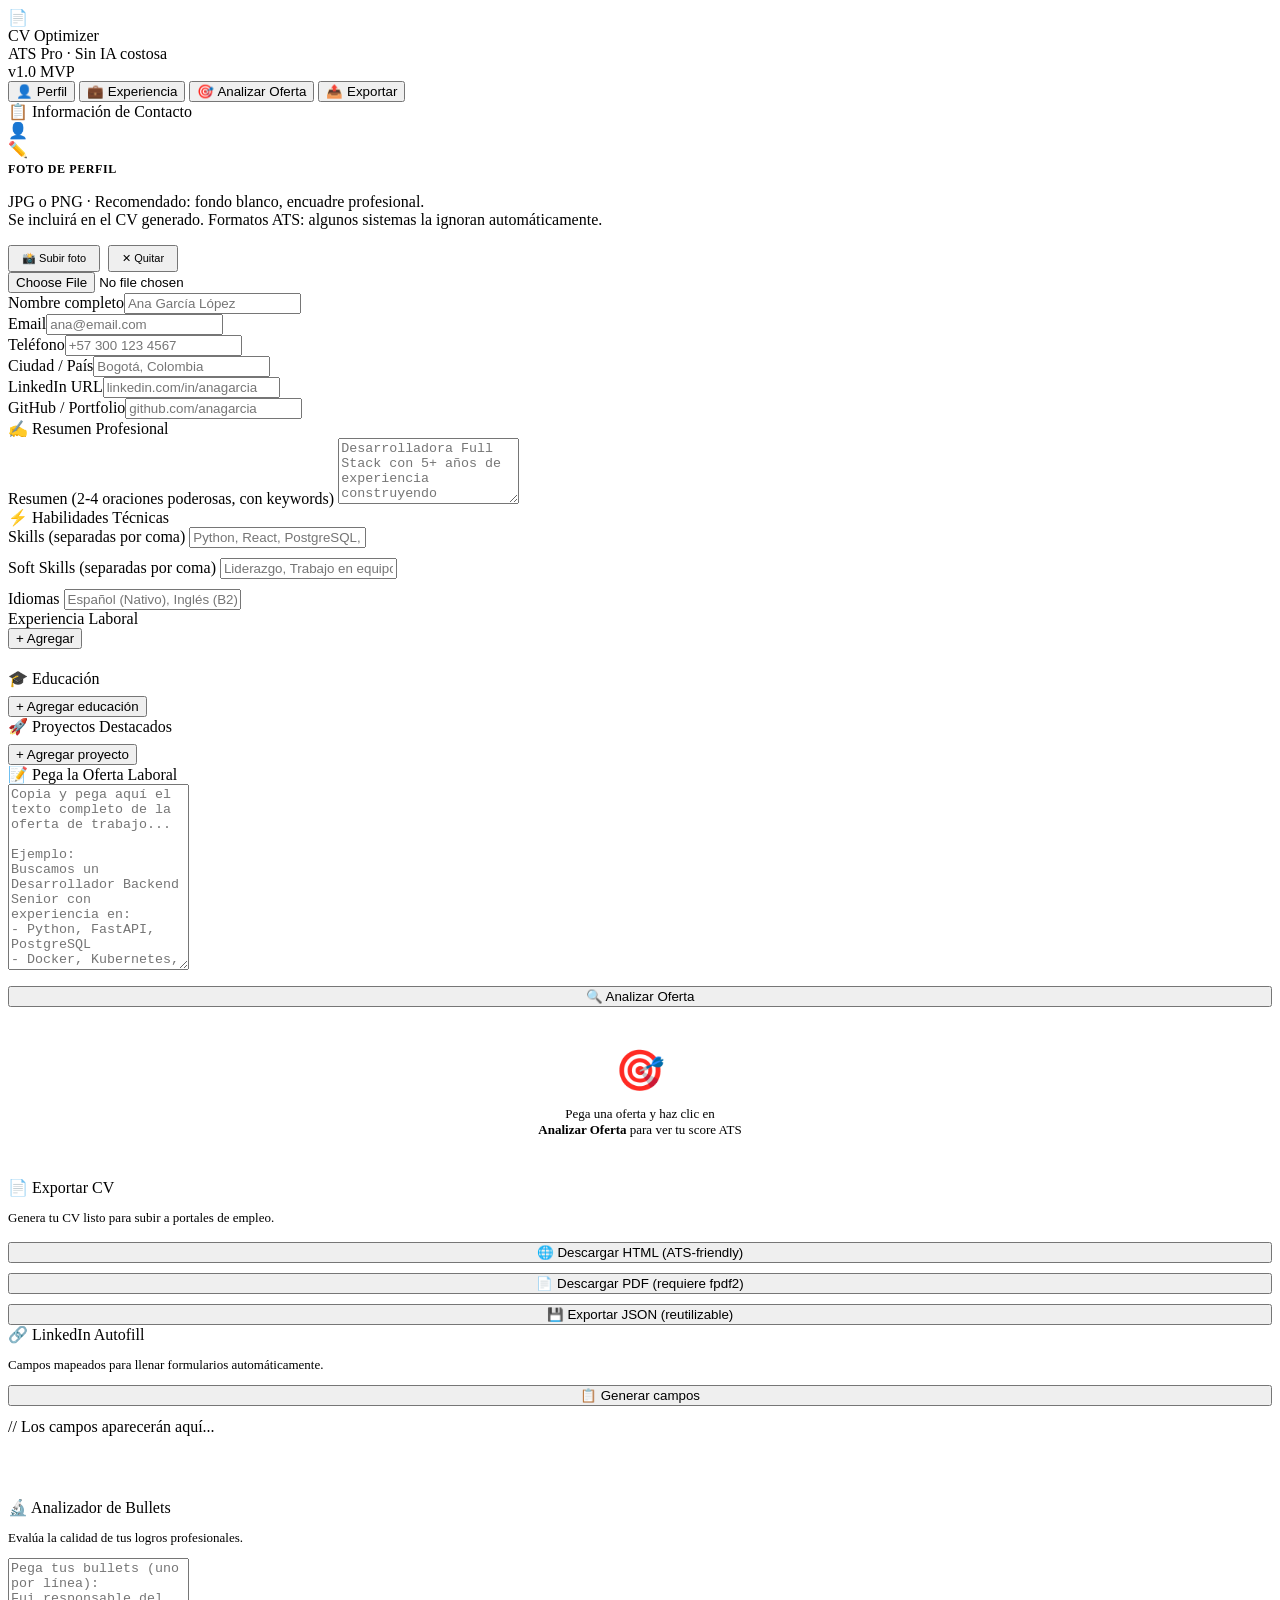
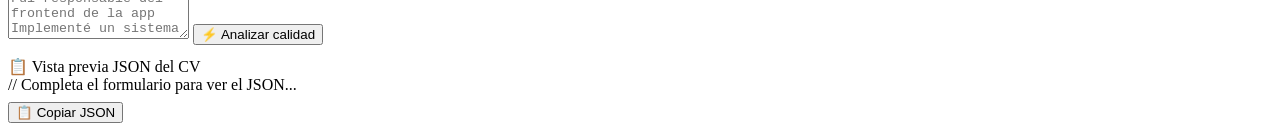
==== commit 790dce3c: "Refactor/ aplicación de DDD y otras optimizaciones al código" ====
--- a/web/index.html
+++ b/web/index.html
@@ -4,240 +4,7 @@
 <meta charset="UTF-8">
 <meta name="viewport" content="width=device-width, initial-scale=1.0">
 <title>CV Optimizer — ATS Pro</title>
-<style>
-  @import url('https://fonts.googleapis.com/css2?family=DM+Mono:ital,wght@0,400;0,500;1,400&family=DM+Sans:wght@300;400;500;600;700&display=swap');
-
-  :root {
-    --bg: #0a0a0f;
-    --surface: #12121a;
-    --surface2: #1a1a26;
-    --border: #2a2a3a;
-    --accent: #5b7cff;
-    --accent2: #a855f7;
-    --green: #22d3a5;
-    --yellow: #fbbf24;
-    --red: #f87171;
-    --text: #e8e8f0;
-    --muted: #6b7280;
-    --mono: 'DM Mono', monospace;
-    --sans: 'DM Sans', sans-serif;
-  }
-
-  * { box-sizing: border-box; margin: 0; padding: 0; }
-  body {
-    background: var(--bg);
-    color: var(--text);
-    font-family: var(--sans);
-    min-height: 100vh;
-    overflow-x: hidden;
-  }
-
-  /* ── Grid bg ── */
-  body::before {
-    content: '';
-    position: fixed; inset: 0; z-index: 0;
-    background-image:
-      linear-gradient(rgba(91,124,255,.04) 1px, transparent 1px),
-      linear-gradient(90deg, rgba(91,124,255,.04) 1px, transparent 1px);
-    background-size: 40px 40px;
-    pointer-events: none;
-  }
-
-  /* ── Layout ── */
-  .container { max-width: 1100px; margin: 0 auto; padding: 0 24px; position: relative; z-index: 1; }
-
-  /* ── Header ── */
-  header {
-    padding: 28px 0 20px;
-    border-bottom: 1px solid var(--border);
-    display: flex; align-items: center; justify-content: space-between;
-  }
-  .logo { display: flex; align-items: center; gap: 10px; }
-  .logo-icon {
-    width: 36px; height: 36px; border-radius: 10px;
-    background: linear-gradient(135deg, var(--accent), var(--accent2));
-    display: flex; align-items: center; justify-content: center; font-size: 18px;
-  }
-  .logo-text { font-size: 17px; font-weight: 700; letter-spacing: -.02em; }
-  .logo-sub { font-size: 11px; color: var(--muted); font-family: var(--mono); }
-  .badge {
-    background: rgba(91,124,255,.15); border: 1px solid rgba(91,124,255,.3);
-    color: var(--accent); font-size: 11px; font-family: var(--mono);
-    padding: 4px 10px; border-radius: 20px;
-  }
-
-  /* ── Tabs ── */
-  .tabs {
-    display: flex; gap: 2px; padding: 20px 0 0;
-  }
-  .tab {
-    background: none; border: none; cursor: pointer;
-    color: var(--muted); font-family: var(--sans); font-size: 13px; font-weight: 500;
-    padding: 8px 16px; border-radius: 8px; transition: all .15s;
-  }
-  .tab:hover { color: var(--text); background: var(--surface2); }
-  .tab.active { color: var(--accent); background: rgba(91,124,255,.12); }
-
-  /* ── Tab content ── */
-  .tab-panel { display: none; padding: 24px 0; }
-  .tab-panel.active { display: block; }
-
-  /* ── Cards ── */
-  .card {
-    background: var(--surface); border: 1px solid var(--border);
-    border-radius: 14px; padding: 20px; margin-bottom: 16px;
-  }
-  .card-title {
-    font-size: 12px; font-weight: 600; text-transform: uppercase;
-    letter-spacing: .08em; color: var(--muted); margin-bottom: 14px;
-    display: flex; align-items: center; gap: 8px;
-  }
-  .card-title span { font-size: 14px; }
-
-  /* ── Forms ── */
-  .form-grid { display: grid; grid-template-columns: 1fr 1fr; gap: 12px; }
-  .form-grid.col3 { grid-template-columns: 1fr 1fr 1fr; }
-  .form-group { display: flex; flex-direction: column; gap: 5px; }
-  .form-group.full { grid-column: 1 / -1; }
-  label { font-size: 11px; font-weight: 600; color: var(--muted); text-transform: uppercase; letter-spacing: .05em; }
-  input, textarea, select {
-    background: var(--surface2); border: 1px solid var(--border);
-    color: var(--text); font-family: var(--sans); font-size: 13px;
-    padding: 9px 12px; border-radius: 8px; outline: none; transition: border .15s;
-    width: 100%;
-  }
-  input:focus, textarea:focus { border-color: var(--accent); }
-  textarea { resize: vertical; min-height: 80px; }
-
-  /* ── Buttons ── */
-  .btn {
-    display: inline-flex; align-items: center; gap: 8px;
-    font-family: var(--sans); font-size: 13px; font-weight: 600;
-    padding: 10px 20px; border-radius: 9px; border: none; cursor: pointer;
-    transition: all .15s;
-  }
-  .btn-primary {
-    background: linear-gradient(135deg, var(--accent), var(--accent2));
-    color: #fff;
-  }
-  .btn-primary:hover { opacity: .88; transform: translateY(-1px); }
-  .btn-secondary {
-    background: var(--surface2); border: 1px solid var(--border);
-    color: var(--text);
-  }
-  .btn-secondary:hover { border-color: var(--accent); }
-  .btn-green { background: rgba(34,211,165,.15); border: 1px solid rgba(34,211,165,.3); color: var(--green); }
-
-  /* ── ATS Score ── */
-  .score-ring {
-    width: 120px; height: 120px; position: relative; margin: 0 auto 16px;
-  }
-  .score-ring svg { transform: rotate(-90deg); }
-  .score-ring .score-text {
-    position: absolute; inset: 0;
-    display: flex; flex-direction: column; align-items: center; justify-content: center;
-    transform: none;
-  }
-  .score-num { font-size: 28px; font-weight: 700; font-family: var(--mono); }
-  .score-label { font-size: 10px; color: var(--muted); text-transform: uppercase; letter-spacing: .06em; }
-
-  .grade-badge {
-    display: inline-block; font-size: 20px; font-weight: 700; font-family: var(--mono);
-    width: 44px; height: 44px; border-radius: 10px;
-    display: flex; align-items: center; justify-content: center;
-    margin: 0 auto 12px;
-  }
-
-  /* ── Skills tags ── */
-  .tags { display: flex; flex-wrap: wrap; gap: 6px; margin-top: 8px; }
-  .tag {
-    font-size: 11px; font-family: var(--mono); font-weight: 500;
-    padding: 3px 9px; border-radius: 5px;
-  }
-  .tag-match { background: rgba(34,211,165,.12); color: var(--green); border: 1px solid rgba(34,211,165,.25); }
-  .tag-missing { background: rgba(248,113,113,.12); color: var(--red); border: 1px solid rgba(248,113,113,.25); }
-  .tag-extra { background: rgba(91,124,255,.12); color: var(--accent); border: 1px solid rgba(91,124,255,.25); }
-  .tag-neutral { background: var(--surface2); color: var(--muted); border: 1px solid var(--border); }
-
-  /* ── Recommendations ── */
-  .rec-item {
-    background: var(--surface2); border-left: 3px solid var(--accent);
-    padding: 10px 14px; border-radius: 0 8px 8px 0; margin-bottom: 8px;
-    font-size: 13px;
-  }
-
-  /* ── Experience entries ── */
-  .exp-entry {
-    background: var(--surface2); border: 1px solid var(--border);
-    border-radius: 10px; padding: 14px; margin-bottom: 10px;
-  }
-  .exp-header { display: flex; align-items: center; gap: 10px; margin-bottom: 10px; }
-  .exp-num {
-    width: 24px; height: 24px; border-radius: 6px;
-    background: rgba(91,124,255,.2); color: var(--accent);
-    font-family: var(--mono); font-size: 12px; font-weight: 600;
-    display: flex; align-items: center; justify-content: center;
-    flex-shrink: 0;
-  }
-
-  /* ── Bullet quality ── */
-  .bullet-row { display: flex; align-items: flex-start; gap: 8px; margin-bottom: 6px; }
-  .bullet-score {
-    width: 36px; height: 20px; border-radius: 4px; font-size: 11px; font-weight: 700;
-    font-family: var(--mono); display: flex; align-items: center; justify-content: center;
-    flex-shrink: 0;
-  }
-
-  /* ── Split layout ── */
-  .split { display: grid; grid-template-columns: 1fr 1fr; gap: 16px; }
-
-  /* ── JSON export ── */
-  .json-box {
-    background: var(--surface2); border: 1px solid var(--border); border-radius: 10px;
-    padding: 16px; font-family: var(--mono); font-size: 11px; color: var(--green);
-    max-height: 300px; overflow-y: auto; white-space: pre-wrap; word-break: break-all;
-  }
-
-  /* ── Photo upload ── */
-  .photo-upload-area {
-    display: flex; align-items: center; gap: 16px; margin-bottom: 16px;
-  }
-  .photo-preview {
-    width: 80px; height: 80px; border-radius: 50%;
-    background: var(--surface2); border: 2px dashed var(--border);
-    display: flex; align-items: center; justify-content: center;
-    flex-shrink: 0; overflow: hidden; cursor: pointer; transition: border .15s;
-    position: relative;
-  }
-  .photo-preview:hover { border-color: var(--accent); }
-  .photo-preview img { width: 100%; height: 100%; object-fit: cover; border-radius: 50%; }
-  .photo-preview .photo-icon { font-size: 26px; color: var(--muted); }
-  .photo-preview .photo-overlay {
-    position: absolute; inset: 0; background: rgba(0,0,0,.5);
-    display: flex; align-items: center; justify-content: center;
-    opacity: 0; transition: opacity .15s; border-radius: 50%;
-    font-size: 18px;
-  }
-  .photo-preview:hover .photo-overlay { opacity: 1; }
-  .photo-info { flex: 1; }
-  .photo-info p { font-size: 12px; color: var(--muted); margin-top: 4px; line-height: 1.4; }
-  #photo-input { display: none; }
-  .spinner {
-    display: inline-block; width: 16px; height: 16px;
-    border: 2px solid rgba(255,255,255,.2); border-top-color: #fff;
-    border-radius: 50%; animation: spin .6s linear infinite;
-  }
-  @keyframes spin { to { transform: rotate(360deg); } }
-
-  .section-header { display: flex; align-items: center; justify-content: space-between; margin-bottom: 12px; }
-  .section-title { font-size: 14px; font-weight: 600; }
-
-  /* Mobile */
-  @media (max-width: 700px) {
-    .form-grid, .split { grid-template-columns: 1fr; }
-    .form-grid.col3 { grid-template-columns: 1fr; }
-  }
-</style>
+<link rel="stylesheet" href="/static/css/styles.css">
 </head>
 <body>
 <div class="container">
@@ -412,6 +179,6 @@
   </div>
 </div>
 
-<script src="/static/js/analysis.js"></script>
+<script src="/static/js/analysis.js" defer></script>
 </body>
 </html>
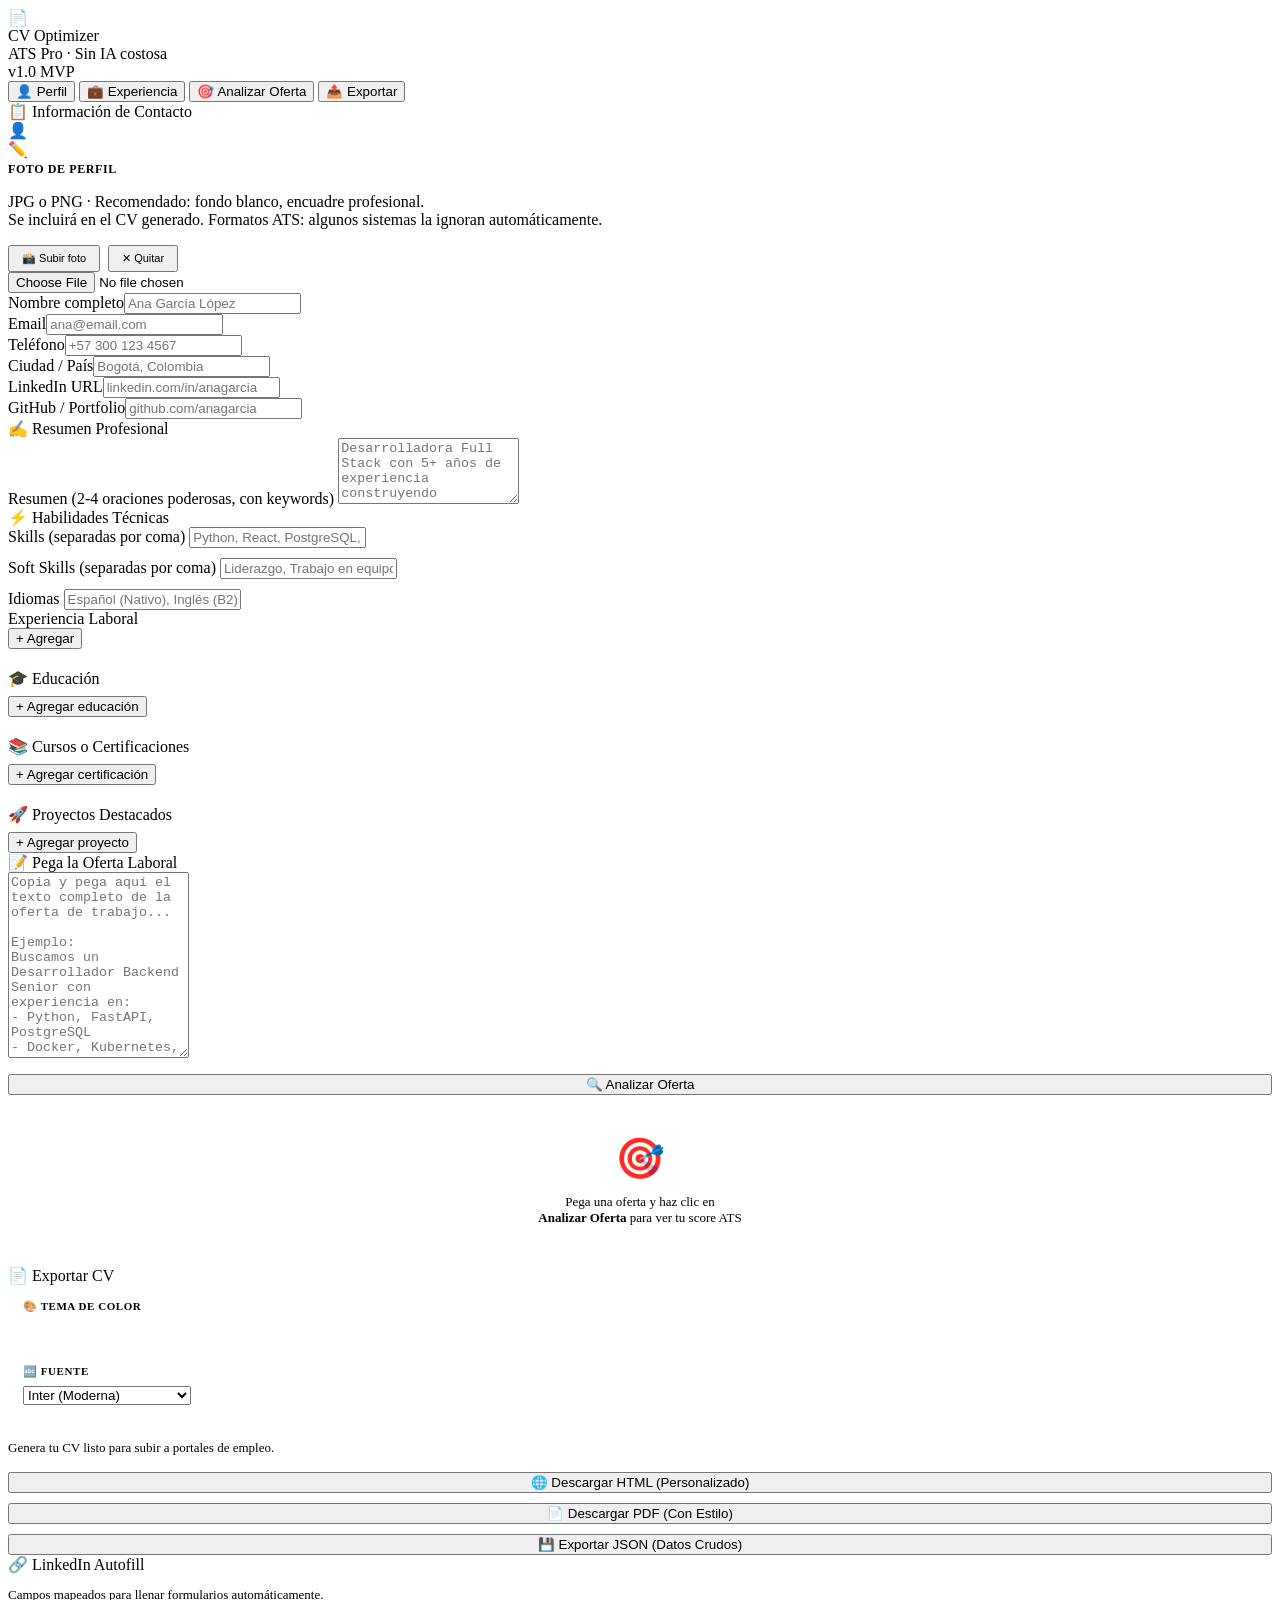
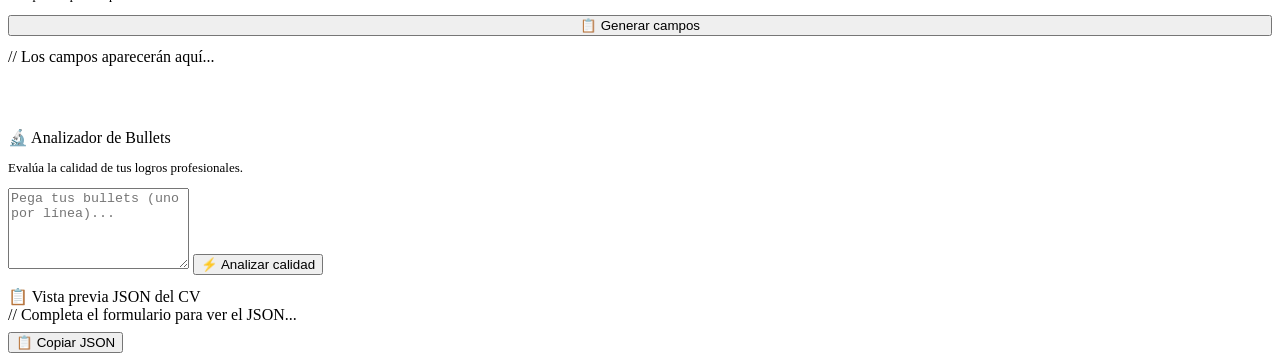
==== commit e89454e7: "Refactor/ cambios en la lógica y nuevas funcionalidades" ====
--- a/web/index.html
+++ b/web/index.html
@@ -97,10 +97,16 @@
       <button class="btn btn-secondary" onclick="addEducation()" style="margin-top:8px">+ Agregar educación</button>
     </div>
 
-    <div class="card">
-      <div class="card-title"><span>🚀</span> Proyectos Destacados</div>
-      <div id="projects-list"></div>
-      <button class="btn btn-secondary" onclick="addProject()" style="margin-top:8px">+ Agregar proyecto</button>
+  <div class="card" style="margin-top:20px">
+      <div class="card-title"><span>📚</span> Cursos o Certificaciones</div>
+      <div id="certifications-list"></div>
+      <button class="btn btn-secondary" onclick="addCertification()" style="margin-top:8px">+ Agregar certificación</button>
+    </div>
+
+  <div class="card" style="margin-top:20px">
+     <div class="card-title"><span>🚀</span> Proyectos Destacados</div>
+     <div id="projects-list"></div>
+     <button class="btn btn-secondary" onclick="addProject()" style="margin-top:8px">+ Agregar proyecto</button>
     </div>
   </div>
 
@@ -132,53 +138,73 @@
     </div>
   </div>
 
-  <!-- ── TAB: EXPORT ── -->
-  <div class="tab-panel" id="tab-export">
-    <div class="split">
-      <div class="card">
-        <div class="card-title"><span>📄</span> Exportar CV</div>
-        <p style="font-size:13px; color:var(--muted); margin-bottom:16px">Genera tu CV listo para subir a portales de empleo.</p>
-        <div style="display:flex; flex-direction:column; gap:10px">
-          <button class="btn btn-primary" onclick="exportCV('html')" style="justify-content:center">
-            🌐 Descargar HTML (ATS-friendly)
-          </button>
-          <button class="btn btn-secondary" onclick="exportCV('pdf')" style="justify-content:center">
-            📄 Descargar PDF (requiere fpdf2)
-          </button>
-          <button class="btn btn-green" onclick="exportCV('json')" style="justify-content:center">
-            💾 Exportar JSON (reutilizable)
-          </button>
-        </div>
-      </div>
-      <div class="card">
-        <div class="card-title"><span>🔗</span> LinkedIn Autofill</div>
-        <p style="font-size:13px; color:var(--muted); margin-bottom:12px">Campos mapeados para llenar formularios automáticamente.</p>
-        <button class="btn btn-secondary" onclick="getAutofill()" style="width:100%; justify-content:center; margin-bottom:12px">
-          📋 Generar campos
+    <!-- ── TAB: EXPORT ── -->
+<div class="tab-panel" id="tab-export">
+  <div class="split">
+    <div class="card">
+      <div class="card-title"><span>📄</span> Exportar CV</div>
+        <!-- ── STYLE PICKER ── -->
+      <div class="style-picker" style="margin-bottom: 20px; padding: 15px; background: var(--surface2); border-radius: 10px; border: 1px solid var(--border);">
+        <label style="display:block; font-size:11px; font-weight:600; margin-bottom:12px; color:var(--muted); text-transform: uppercase; letter-spacing: .05em;">🎨 TEMA DE COLOR</label>
+        <div style="display:flex; gap:12px; margin-bottom:20px; flex-wrap: wrap;">
+         <!-- ── DOTS ── -->
+    <div style="display:flex; gap:12px; margin-bottom:20px; flex-wrap: wrap; align-items: center;">
+    <div class="color-dot active" data-color="CORPORATE_BLUE" style="background-color:#1e64c8 !important;" title="Corporate Blue"></div>
+    <div class="color-dot" data-color="DUSTY_ROSE" style="background-color:#b47882 !important;" title="Dusty Rose"></div>
+    <div class="color-dot" data-color="DEEP_BERRY" style="background-color:#8c3c5a !important;" title="Deep Berry"></div>
+    <div class="color-dot" data-color="MODERN_SLATE" style="background-color:#6e5096 !important;" title="Modern Slate"></div>
+    <div class="color-dot" data-color="NORDIC_BLUE" style="background-color:#466e8c !important;" title="Nordic Blue"></div>
+    </div>
+        </div>
+
+        <label style="display:block; font-size:11px; font-weight:600; margin-bottom:8px; color:var(--muted); text-transform: uppercase; letter-spacing: .05em;">🔤 FUENTE</label>
+        <select id="font-family-select">
+          <option value="INTER">Inter (Moderna)</option>
+          <option value="ROBOTO">Roboto (Limpia)</option>
+          <option value="LORA">Lora (Elegante)</option>
+          <option value="MONTSERRAT">Montserrat (Geométrica)</option>
+          <option value="DEJAVU">DejaVu (Estándar)</option>
+        </select>
+      </div>
+
+      <p style="font-size:13px; color:var(--muted); margin-bottom:16px">Genera tu CV listo para subir a portales de empleo.</p>
+
+      <div style="display:flex; flex-direction:column; gap:10px">
+        <button class="btn btn-primary" onclick="exportCV('html')" style="justify-content:center">
+          🌐 Descargar HTML (Personalizado)
         </button>
-        <div id="autofill-box" class="json-box" style="min-height:80px">// Los campos aparecerán aquí...</div>
-      </div>
-    </div>
-
-    <div class="card">
-      <div class="card-title"><span>🔬</span> Analizador de Bullets</div>
-      <p style="font-size:13px; color:var(--muted); margin-bottom:12px">Evalúa la calidad de tus logros profesionales.</p>
-      <textarea id="bullets-input" rows="5" placeholder="Pega tus bullets (uno por línea):
-Fui responsable del frontend de la app
-Implementé un sistema de caché que redujo latencia en 40%
-Trabajé con el equipo en el diseño de APIs"></textarea>
-      <button class="btn btn-secondary" onclick="analyzeBullets()" style="margin-top:10px">⚡ Analizar calidad</button>
-      <div id="bullets-results" style="margin-top:12px"></div>
-    </div>
-
-    <div class="card">
-      <div class="card-title"><span>📋</span> Vista previa JSON del CV</div>
-      <div id="json-preview" class="json-box">// Completa el formulario para ver el JSON...</div>
-      <button class="btn btn-secondary" onclick="copyJSON()" style="margin-top:8px">📋 Copiar JSON</button>
-    </div>
+        <button class="btn btn-secondary" onclick="exportCV('pdf')" style="justify-content:center">
+          📄 Descargar PDF (Con Estilo)
+        </button>
+        <button class="btn btn-green" onclick="exportCV('json')" style="justify-content:center">
+          💾 Exportar JSON (Datos Crudos)
+        </button>
+      </div>
+    </div>
+
+    <div class="card">
+      <div class="card-title"><span>🔗</span> LinkedIn Autofill</div>
+      <p style="font-size:13px; color:var(--muted); margin-bottom:12px">Campos mapeados para llenar formularios automáticamente.</p>
+      <button class="btn btn-secondary" onclick="getAutofill()" style="width:100%; justify-content:center; margin-bottom:12px">
+        📋 Generar campos
+      </button>
+      <div id="autofill-box" class="json-box" style="min-height:80px">// Los campos aparecerán aquí...</div>
+    </div>
+  </div> <div class="card">
+    <div class="card-title"><span>🔬</span> Analizador de Bullets</div>
+    <p style="font-size:13px; color:var(--muted); margin-bottom:12px">Evalúa la calidad de tus logros profesionales.</p>
+    <textarea id="bullets-input" rows="5" placeholder="Pega tus bullets (uno por línea)..."></textarea>
+    <button class="btn btn-secondary" onclick="analyzeBullets()" style="margin-top:10px">⚡ Analizar calidad</button>
+    <div id="bullets-results" style="margin-top:12px"></div>
+  </div>
+
+  <div class="card">
+    <div class="card-title"><span>📋</span> Vista previa JSON del CV</div>
+    <div id="json-preview" class="json-box">// Completa el formulario para ver el JSON...</div>
+    <button class="btn btn-secondary" onclick="copyJSON()" style="margin-top:8px">📋 Copiar JSON</button>
   </div>
 </div>
-
-<script src="/static/js/analysis.js" defer></script>
-</body>
+</div>
+    <script src="/static/js/analysis.js" defer></script>
+    </body>
 </html>
